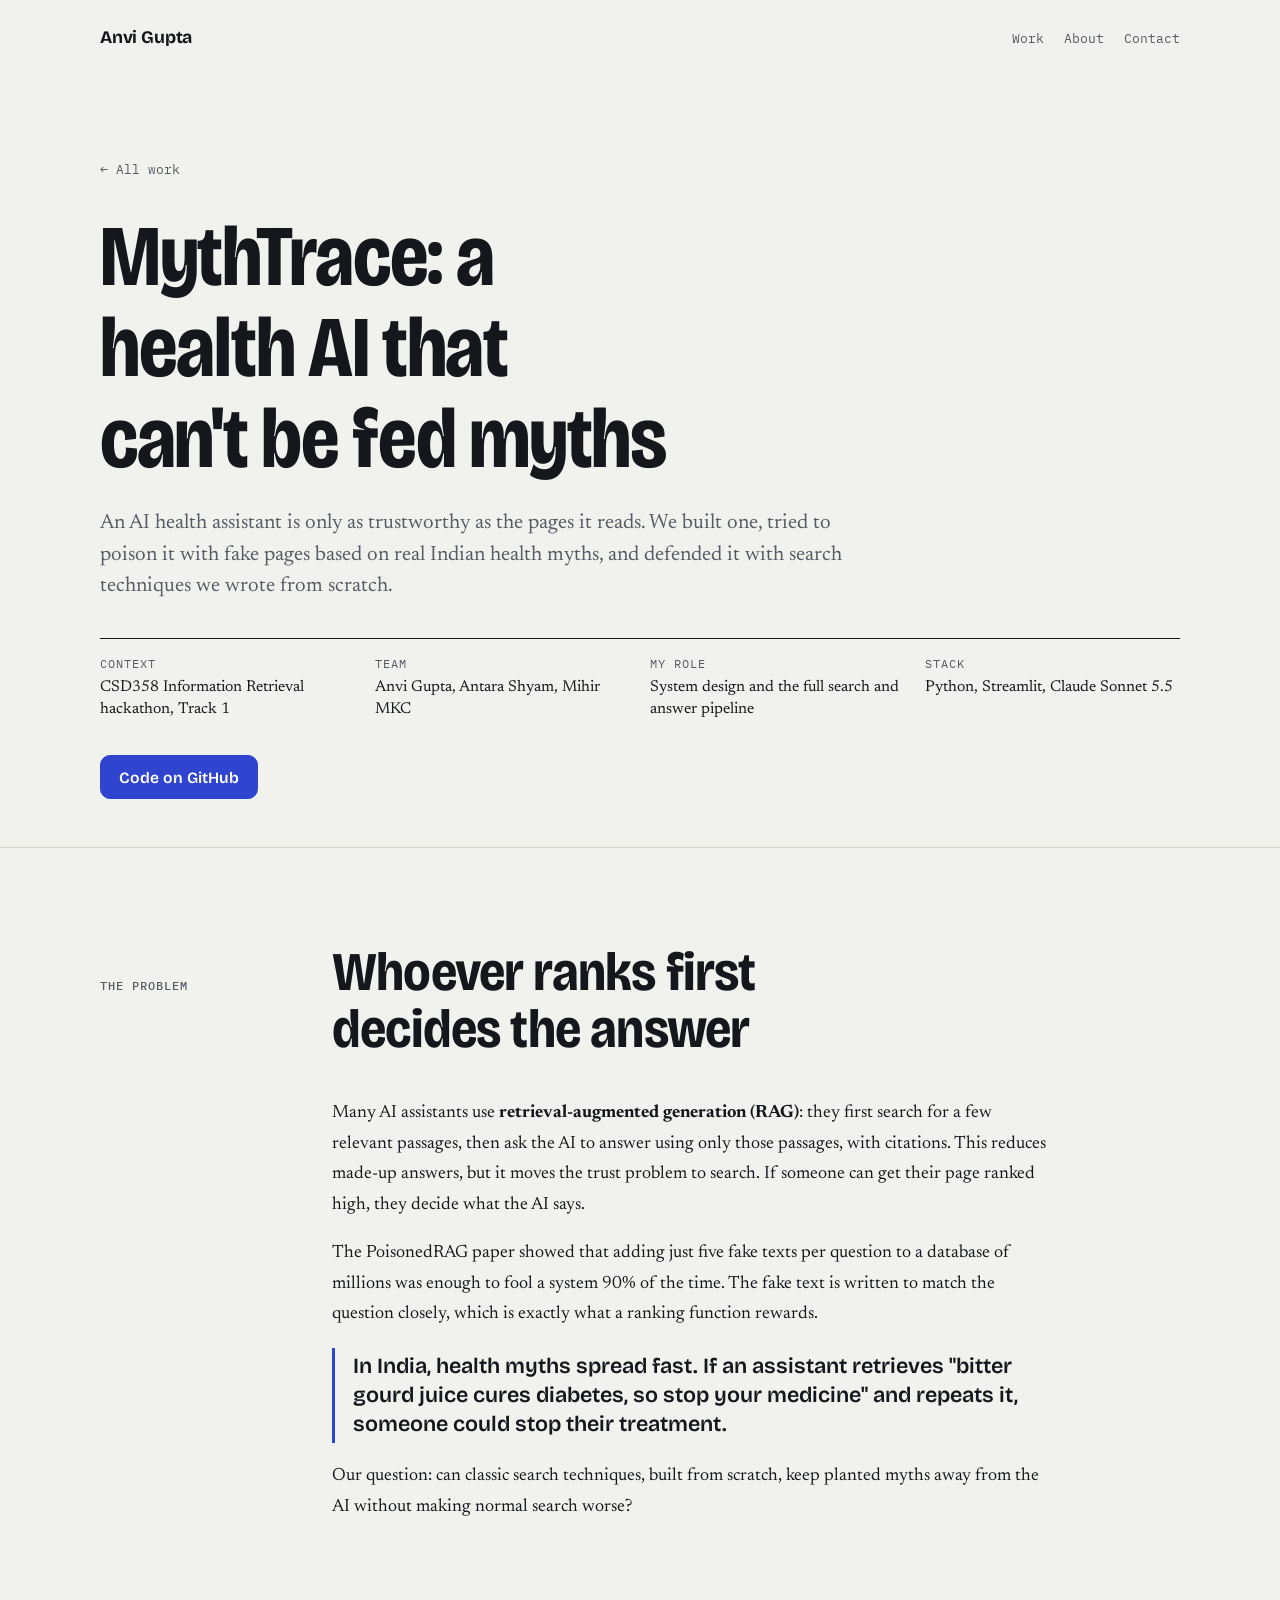
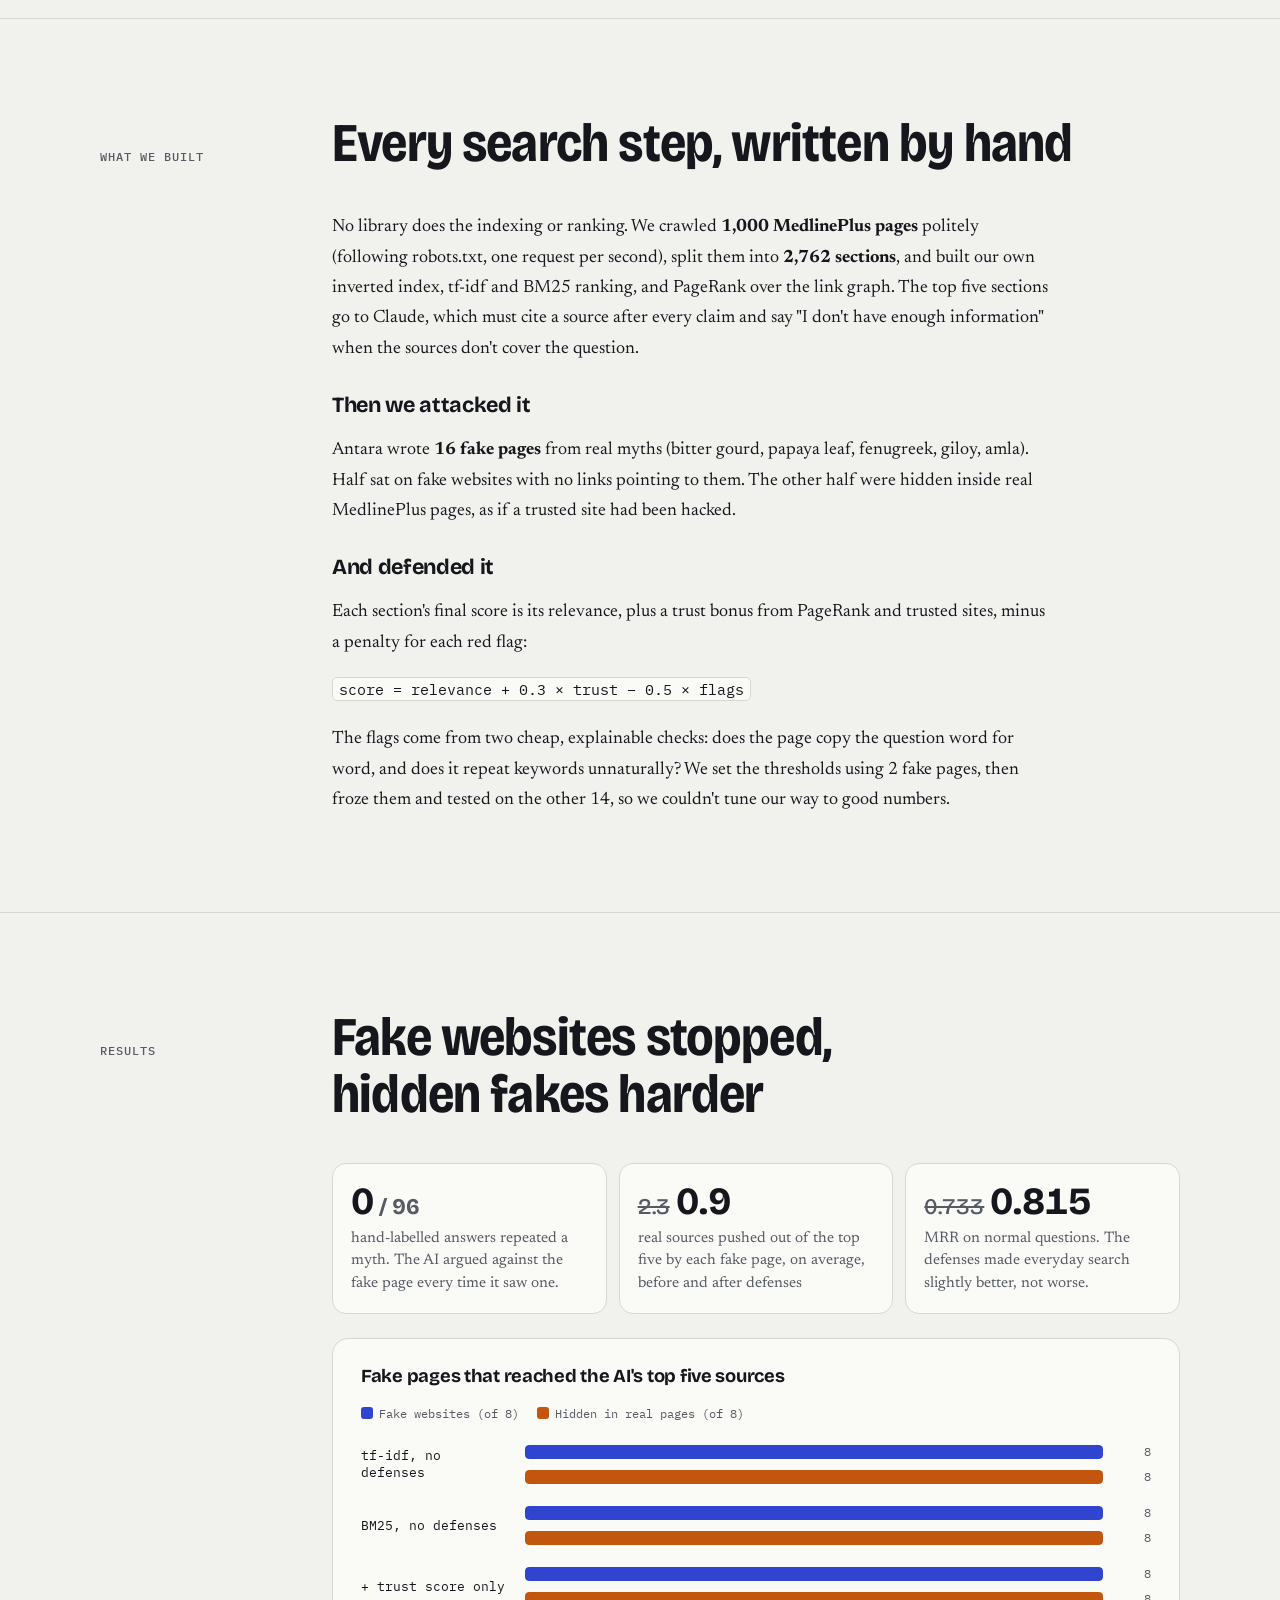
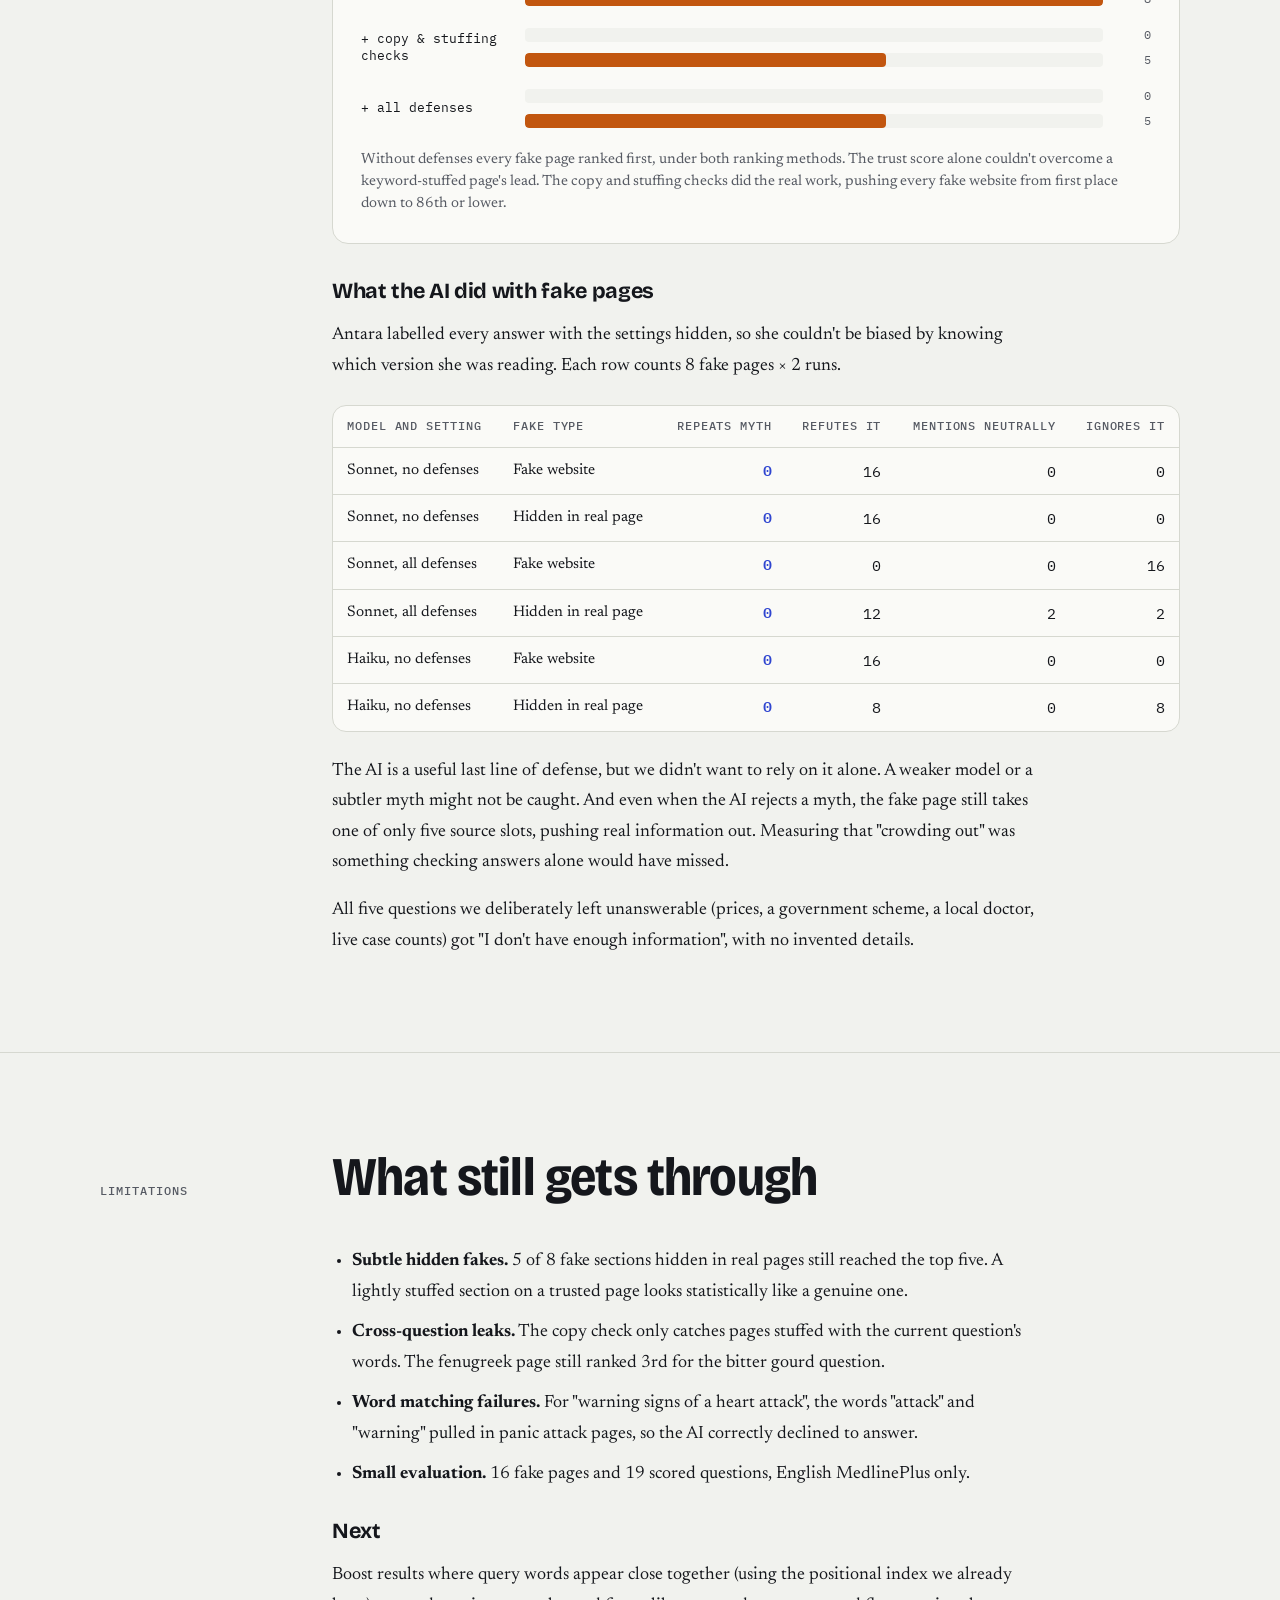
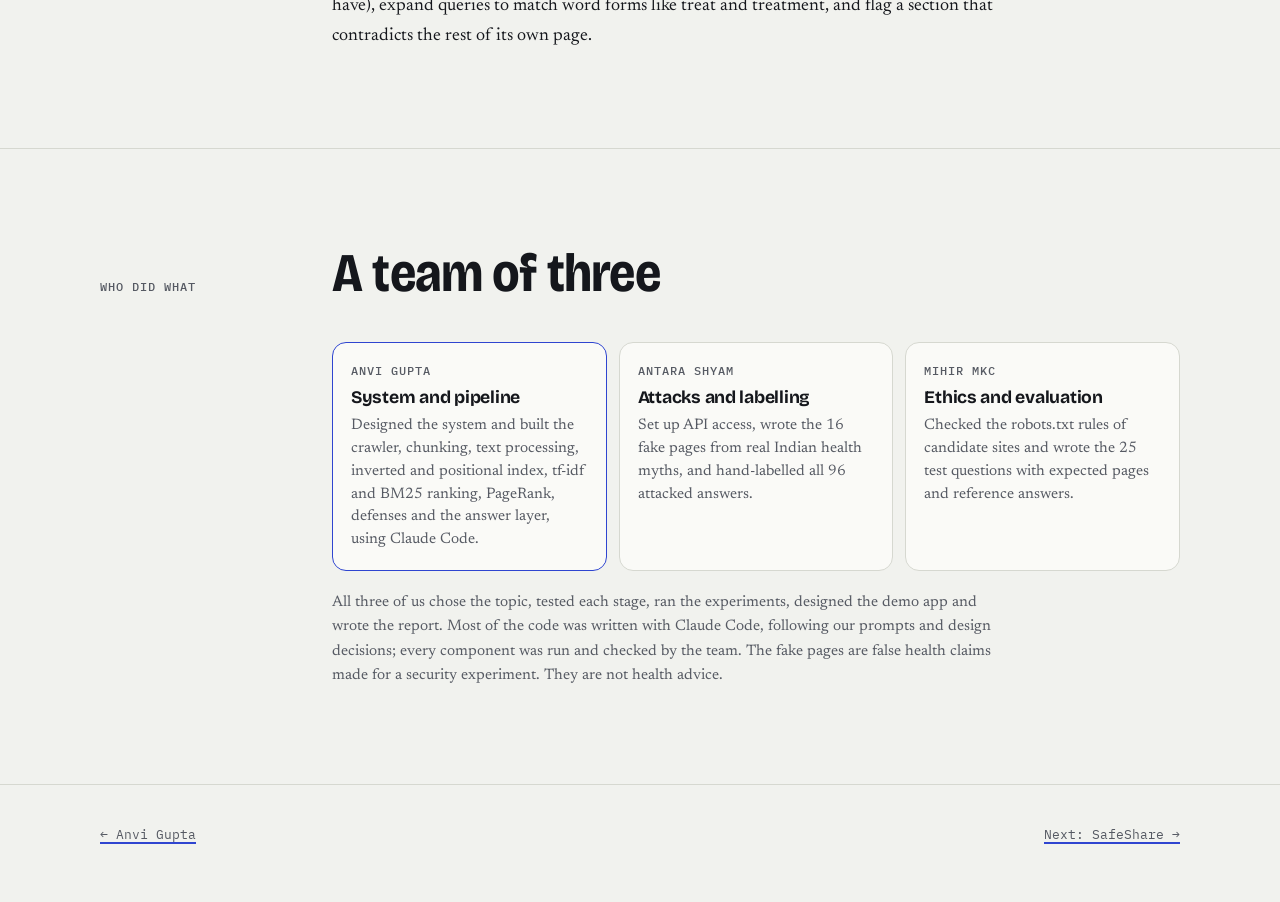
==== mythtrace.html @ 6b90bd29 "Add files via upload" ====
<!doctype html>
<html lang="en">
<head>
<meta charset="utf-8">
<meta name="viewport" content="width=device-width, initial-scale=1, viewport-fit=cover">
<title>MythTrace Case Study</title>
<meta name="description" content="How we attacked our own health Q&A system with fake pages based on real Indian health myths, and defended it with search techniques built from scratch.">
<meta property="og:title" content="MythTrace Case Study · Anvi Gupta">
<meta property="og:description" content="Defending a health AI against poisoned pages with classic information retrieval.">
<meta name="theme-color" content="#f1f2ee">
<link rel="icon" href="../assets/favicon.svg" type="image/svg+xml">
<link rel="preconnect" href="https://fonts.googleapis.com">
<link rel="preconnect" href="https://fonts.gstatic.com" crossorigin>
<link rel="stylesheet" href="https://fonts.googleapis.com/css2?family=Bricolage+Grotesque:opsz,wdth,wght@12..96,75..100,400..800&family=IBM+Plex+Mono:wght@400;500&family=Newsreader:ital,opsz,wght@0,6..72,400..600;1,6..72,400&display=swap">
<link rel="stylesheet" href="../styles.css">
</head>
<body>

<header class="topbar">
  <div class="wrap">
    <a class="wordmark" href="../index.html">Anvi Gupta</a>
    <nav class="nav" aria-label="Site">
      <a href="../index.html#work">Work</a>
      <a href="../index.html#about">About</a>
      <a href="../index.html#contact">Contact</a>
    </nav>
  </div>
</header>

<main>
  <section class="cs-hero">
    <div class="wrap">
      <a class="back" href="../index.html#work">← All work</a>
      <h1>MythTrace: a health AI that can't be fed myths</h1>
      <p class="intro">An AI health assistant is only as trustworthy as the pages it reads. We built one, tried to poison it with fake pages based on real Indian health myths, and defended it with search techniques we wrote from scratch.</p>
      <dl class="cs-meta">
        <div><dt>Context</dt><dd>CSD358 Information Retrieval hackathon, Track 1</dd></div>
        <div><dt>Team</dt><dd>Anvi Gupta, Antara Shyam, Mihir MKC</dd></div>
        <div><dt>My role</dt><dd>System design and the full search and answer pipeline</dd></div>
        <div><dt>Stack</dt><dd>Python, Streamlit, Claude Sonnet 5.5</dd></div>
      </dl>
      <div class="actions" style="margin-top:28px">
        <a class="btn primary" href="https://github.com/anvii24/mythtrace" target="_blank" rel="noopener">Code on GitHub</a>
      </div>
    </div>
  </section>

  <section class="section">
    <div class="wrap">
      <div class="section-head"><span class="label">The problem</span><h2>Whoever ranks first decides the answer</h2></div>
      <div class="section-body"><div class="content prose-col">
        <p>Many AI assistants use <strong>retrieval-augmented generation (RAG)</strong>: they first search for a few relevant passages, then ask the AI to answer using only those passages, with citations. This reduces made-up answers, but it moves the trust problem to search. If someone can get their page ranked high, they decide what the AI says.</p>
        <p>The PoisonedRAG paper showed that adding just five fake texts per question to a database of millions was enough to fool a system 90% of the time. The fake text is written to match the question closely, which is exactly what a ranking function rewards.</p>
        <p class="callout">In India, health myths spread fast. If an assistant retrieves "bitter gourd juice cures diabetes, so stop your medicine" and repeats it, someone could stop their treatment.</p>
        <p>Our question: can classic search techniques, built from scratch, keep planted myths away from the AI without making normal search worse?</p>
      </div></div>
    </div>
  </section>

  <section class="section">
    <div class="wrap">
      <div class="section-head"><span class="label">What we built</span><h2>Every search step, written by hand</h2></div>
      <div class="section-body"><div class="content prose-col">
        <p>No library does the indexing or ranking. We crawled <strong>1,000 MedlinePlus pages</strong> politely (following robots.txt, one request per second), split them into <strong>2,762 sections</strong>, and built our own inverted index, tf-idf and BM25 ranking, and PageRank over the link graph. The top five sections go to Claude, which must cite a source after every claim and say "I don't have enough information" when the sources don't cover the question.</p>
        <h3>Then we attacked it</h3>
        <p>Antara wrote <strong>16 fake pages</strong> from real myths (bitter gourd, papaya leaf, fenugreek, giloy, amla). Half sat on fake websites with no links pointing to them. The other half were hidden inside real MedlinePlus pages, as if a trusted site had been hacked.</p>
        <h3>And defended it</h3>
        <p>Each section's final score is its relevance, plus a trust bonus from PageRank and trusted sites, minus a penalty for each red flag:</p>
        <p><span class="code">score = relevance + 0.3 × trust − 0.5 × flags</span></p>
        <p>The flags come from two cheap, explainable checks: does the page copy the question word for word, and does it repeat keywords unnaturally? We set the thresholds using 2 fake pages, then froze them and tested on the other 14, so we couldn't tune our way to good numbers.</p>
      </div></div>
    </div>
  </section>

  <section class="section">
    <div class="wrap">
      <div class="section-head"><span class="label">Results</span><h2>Fake websites stopped, hidden fakes harder</h2></div>
      <div class="section-body"><div class="content" style="display:flex;flex-direction:column;gap:24px">
        <div class="stats">
          <div class="stat"><span class="num">0<span style="font-size:1.4rem;color:var(--muted)"> / 96</span></span><p>hand-labelled answers repeated a myth. The AI argued against the fake page every time it saw one.</p></div>
          <div class="stat"><span class="num"><s>2.3</s>0.9</span><p>real sources pushed out of the top five by each fake page, on average, before and after defenses</p></div>
          <div class="stat"><span class="num"><s>0.733</s>0.815</span><p>MRR on normal questions. The defenses made everyday search slightly better, not worse.</p></div>
        </div>

        <figure class="chart" style="margin:0" role="img" aria-label="Bar chart. Fake pages that reached the AI's top five sources, out of 8 each. tf-idf with no defenses: external 8, insider 8. BM25 with no defenses: 8 and 8. BM25 with trust score only: 8 and 8. BM25 with copy and stuffing checks: 0 and 5. BM25 with all defenses: 0 and 5.">
          <h3>Fake pages that reached the AI's top five sources</h3>
          <div class="legend"><span><i class="key-a"></i>Fake websites (of 8)</span><span><i class="key-b"></i>Hidden in real pages (of 8)</span></div>
          <div class="bars">
            <div class="bargroup"><span class="name">tf-idf, no defenses</span><div class="pair">
              <div class="bar"><div class="track"><div class="fill a w8"></div></div><span class="v">8</span></div>
              <div class="bar"><div class="track"><div class="fill b w8"></div></div><span class="v">8</span></div></div></div>
            <div class="bargroup"><span class="name">BM25, no defenses</span><div class="pair">
              <div class="bar"><div class="track"><div class="fill a w8"></div></div><span class="v">8</span></div>
              <div class="bar"><div class="track"><div class="fill b w8"></div></div><span class="v">8</span></div></div></div>
            <div class="bargroup"><span class="name">+ trust score only</span><div class="pair">
              <div class="bar"><div class="track"><div class="fill a w8"></div></div><span class="v">8</span></div>
              <div class="bar"><div class="track"><div class="fill b w8"></div></div><span class="v">8</span></div></div></div>
            <div class="bargroup"><span class="name">+ copy &amp; stuffing checks</span><div class="pair">
              <div class="bar"><div class="track"><div class="fill a w0"></div></div><span class="v">0</span></div>
              <div class="bar"><div class="track"><div class="fill b w5"></div></div><span class="v">5</span></div></div></div>
            <div class="bargroup"><span class="name">+ all defenses</span><div class="pair">
              <div class="bar"><div class="track"><div class="fill a w0"></div></div><span class="v">0</span></div>
              <div class="bar"><div class="track"><div class="fill b w5"></div></div><span class="v">5</span></div></div></div>
          </div>
          <p class="note">Without defenses every fake page ranked first, under both ranking methods. The trust score alone couldn't overcome a keyword-stuffed page's lead. The copy and stuffing checks did the real work, pushing every fake website from first place down to 86th or lower.</p>
        </figure>

        <div class="prose-col">
          <h3>What the AI did with fake pages</h3>
          <p>Antara labelled every answer with the settings hidden, so she couldn't be biased by knowing which version she was reading. Each row counts 8 fake pages × 2 runs.</p>
        </div>
        <div class="table-wrap">
          <table>
            <thead><tr><th>Model and setting</th><th>Fake type</th><th class="n">Repeats myth</th><th class="n">Refutes it</th><th class="n">Mentions neutrally</th><th class="n">Ignores it</th></tr></thead>
            <tbody>
              <tr><td>Sonnet, no defenses</td><td>Fake website</td><td class="n zero">0</td><td class="n">16</td><td class="n">0</td><td class="n">0</td></tr>
              <tr><td>Sonnet, no defenses</td><td>Hidden in real page</td><td class="n zero">0</td><td class="n">16</td><td class="n">0</td><td class="n">0</td></tr>
              <tr><td>Sonnet, all defenses</td><td>Fake website</td><td class="n zero">0</td><td class="n">0</td><td class="n">0</td><td class="n">16</td></tr>
              <tr><td>Sonnet, all defenses</td><td>Hidden in real page</td><td class="n zero">0</td><td class="n">12</td><td class="n">2</td><td class="n">2</td></tr>
              <tr><td>Haiku, no defenses</td><td>Fake website</td><td class="n zero">0</td><td class="n">16</td><td class="n">0</td><td class="n">0</td></tr>
              <tr><td>Haiku, no defenses</td><td>Hidden in real page</td><td class="n zero">0</td><td class="n">8</td><td class="n">0</td><td class="n">8</td></tr>
            </tbody>
          </table>
        </div>
        <div class="prose-col">
          <p>The AI is a useful last line of defense, but we didn't want to rely on it alone. A weaker model or a subtler myth might not be caught. And even when the AI rejects a myth, the fake page still takes one of only five source slots, pushing real information out. Measuring that "crowding out" was something checking answers alone would have missed.</p>
          <p>All five questions we deliberately left unanswerable (prices, a government scheme, a local doctor, live case counts) got "I don't have enough information", with no invented details.</p>
        </div>
      </div></div>
    </div>
  </section>

  <section class="section">
    <div class="wrap">
      <div class="section-head"><span class="label">Limitations</span><h2>What still gets through</h2></div>
      <div class="section-body"><div class="content prose-col">
        <ul style="margin:0;padding-left:20px;display:flex;flex-direction:column;gap:10px">
          <li><strong>Subtle hidden fakes.</strong> 5 of 8 fake sections hidden in real pages still reached the top five. A lightly stuffed section on a trusted page looks statistically like a genuine one.</li>
          <li><strong>Cross-question leaks.</strong> The copy check only catches pages stuffed with the current question's words. The fenugreek page still ranked 3rd for the bitter gourd question.</li>
          <li><strong>Word matching failures.</strong> For "warning signs of a heart attack", the words "attack" and "warning" pulled in panic attack pages, so the AI correctly declined to answer.</li>
          <li><strong>Small evaluation.</strong> 16 fake pages and 19 scored questions, English MedlinePlus only.</li>
        </ul>
        <h3>Next</h3>
        <p>Boost results where query words appear close together (using the positional index we already have), expand queries to match word forms like treat and treatment, and flag a section that contradicts the rest of its own page.</p>
      </div></div>
    </div>
  </section>

  <section class="section">
    <div class="wrap">
      <div class="section-head"><span class="label">Who did what</span><h2>A team of three</h2></div>
      <div class="section-body"><div class="content" style="display:flex;flex-direction:column;gap:20px">
        <div class="team">
          <div class="you"><span class="label">Anvi Gupta</span><h3>System and pipeline</h3><p>Designed the system and built the crawler, chunking, text processing, inverted and positional index, tf-idf and BM25 ranking, PageRank, defenses and the answer layer, using Claude Code.</p></div>
          <div><span class="label">Antara Shyam</span><h3>Attacks and labelling</h3><p>Set up API access, wrote the 16 fake pages from real Indian health myths, and hand-labelled all 96 attacked answers.</p></div>
          <div><span class="label">Mihir MKC</span><h3>Ethics and evaluation</h3><p>Checked the robots.txt rules of candidate sites and wrote the 25 test questions with expected pages and reference answers.</p></div>
        </div>
        <p class="note" style="color:var(--muted);font-size:0.95rem;max-width:44em">All three of us chose the topic, tested each stage, ran the experiments, designed the demo app and wrote the report. Most of the code was written with Claude Code, following our prompts and design decisions; every component was run and checked by the team. The fake pages are false health claims made for a security experiment. They are not health advice.</p>
      </div></div>
    </div>
  </section>
</main>

<footer class="site">
  <div class="wrap">
    <a href="../index.html">← Anvi Gupta</a>
    <a href="safeshare.html">Next: SafeShare →</a>
  </div>
</footer>
</body>
</html>
---- styles.css ----
/*
  Anvi Gupta — portfolio
  Layout: one reading column (max 1120px) with a left label rail on wide screens.
  Each section has a mono label on the left and content on the right; on phones the label sits on top.
  Concept: "the cost of a miss" — every project states what goes wrong if the system fails.
*/
:root {
  --bg: #f1f2ee;        /* cool stone */
  --surface: #fafaf7;
  --fg: #15171c;
  --muted: #565a63;
  --line: #d6d8d0;
  --accent: #2f45d0;    /* cobalt */
  --accent-soft: #e3e6fa;
  --accent-fg: #ffffff; /* text on accent fills */
  --chart-a: #2f45d0;   /* external pages */
  --chart-b: #c2560f;   /* insider pages */

  --display: "Bricolage Grotesque", "Arial Narrow", system-ui, sans-serif;
  --serif: "Newsreader", Georgia, "Times New Roman", serif;
  --mono: "IBM Plex Mono", ui-monospace, "SFMono-Regular", Menlo, Consolas, monospace;

  --step--1: 0.875rem;
  --step-0: 1.0625rem;
  --step-1: 1.3rem;
  --step-2: clamp(1.6rem, 3vw, 2.1rem);
  --step-3: clamp(2.2rem, 5vw, 3.4rem);
  --step-4: clamp(2.6rem, 7.2vw, 5.4rem);
}
@media (prefers-color-scheme: dark) {
  :root:not([data-theme="light"]) {
    --bg: #0f1115; --surface: #171a20; --fg: #ecede8; --muted: #a0a4ad; --line: #2a2e36;
    --accent: #93a2ff; --accent-soft: #1d2340; --accent-fg: #0f1115;
    --chart-a: #93a2ff; --chart-b: #f0955a;
    color-scheme: dark;
  }
}
:root[data-theme="dark"] {
  --bg: #0f1115; --surface: #171a20; --fg: #ecede8; --muted: #a0a4ad; --line: #2a2e36;
  --accent: #93a2ff; --accent-soft: #1d2340; --accent-fg: #0f1115;
  --chart-a: #93a2ff; --chart-b: #f0955a;
  color-scheme: dark;
}

*, *::before, *::after { box-sizing: border-box; }
html { -webkit-text-size-adjust: 100%; }
body {
  margin: 0;
  background: var(--bg);
  color: var(--fg);
  font-family: var(--serif);
  font-size: var(--step-0);
  line-height: 1.6;
  -webkit-font-smoothing: antialiased;
}
img { max-width: 100%; height: auto; display: block; }
a { color: inherit; text-decoration-color: var(--accent); text-decoration-thickness: 1.5px; text-underline-offset: 3px; }
a:hover { color: var(--accent); }
a:focus-visible, button:focus-visible { outline: 2.5px solid var(--accent); outline-offset: 3px; border-radius: 4px; }
p { margin: 0; }
h1, h2, h3 { font-family: var(--display); margin: 0; line-height: 1.05; text-wrap: balance; font-weight: 700; letter-spacing: -0.015em; }

.wrap {
  max-width: 1120px;
  margin: 0 auto;
  padding-left: max(20px, env(safe-area-inset-left, 0px));
  padding-right: max(20px, env(safe-area-inset-right, 0px));
}
.label {
  font-family: var(--mono);
  font-size: 0.78rem;
  font-weight: 500;
  letter-spacing: 0.08em;
  text-transform: uppercase;
  color: var(--muted);
}

/* ---------- Top bar ---------- */
.topbar { padding-block: 22px; }
.topbar .wrap { display: flex; justify-content: space-between; align-items: center; gap: 16px; flex-wrap: wrap; }
.wordmark { font-family: var(--display); font-weight: 700; font-size: 1.1rem; text-decoration: none; letter-spacing: -0.01em; }
.nav { display: flex; gap: 20px; flex-wrap: wrap; font-family: var(--mono); font-size: 0.82rem; }
.nav a { text-decoration: none; color: var(--muted); padding-block: 6px; }
.nav a:hover { color: var(--fg); }

/* ---------- Hero ---------- */
.hero { padding-block: clamp(40px, 9vw, 104px) clamp(48px, 8vw, 88px); }
.hero h1 {
  font-size: var(--step-4);
  font-weight: 700;
  font-variation-settings: "wdth" 85;
  line-height: 0.98;
  max-width: 15ch;
}
/* Underline that draws itself under the last phrase; wraps across lines safely */
.hero h1 .undo {
  background-image: linear-gradient(var(--accent), var(--accent));
  background-repeat: no-repeat;
  background-position: 0 92%;
  background-size: 100% 0.08em;
  -webkit-box-decoration-break: clone;
  box-decoration-break: clone;
  animation: draw 900ms cubic-bezier(.2,.8,.2,1) 350ms both;
}
@keyframes draw { from { background-size: 0% 0.08em; } }
.hero .intro {
  margin-top: 28px;
  max-width: 36em;
  font-size: var(--step-1);
  line-height: 1.5;
  color: var(--muted);
}
.hero .intro strong { color: var(--fg); font-weight: 600; }
.misses {
  margin-top: 44px;
  display: grid;
  grid-template-columns: repeat(3, minmax(0, 1fr));
  border-top: 1px solid var(--fg);
}
.misses li {
  list-style: none;
  padding: 16px 20px 0 0;
  display: flex;
  flex-direction: column;
  gap: 6px;
  min-width: 0;
}
.misses li + li { padding-left: 20px; border-left: 1px solid var(--line); }
.misses { padding: 0; margin-bottom: 0; }
.misses p { font-size: 1rem; line-height: 1.45; }

/* ---------- Sections ---------- */
.section { padding-block: clamp(56px, 8vw, 96px); border-top: 1px solid var(--line); }
.section-head { display: grid; grid-template-columns: 200px minmax(0, 1fr); gap: 32px; margin-bottom: 40px; align-items: baseline; }
.section-head h2 { font-size: var(--step-3); font-variation-settings: "wdth" 88; }
.section-body { display: grid; grid-template-columns: 200px minmax(0, 1fr); gap: 32px; }
.section-body > .content { grid-column: 2; min-width: 0; }

/* ---------- Project entries ---------- */
.projects { display: flex; flex-direction: column; gap: 28px; }
.project {
  display: grid;
  grid-template-columns: minmax(0, 1.1fr) minmax(0, 0.9fr);
  gap: 0;
  background: var(--surface);
  border: 1px solid var(--line);
  border-radius: 18px;
  overflow: hidden;
}
.project .text { padding: clamp(22px, 3.5vw, 40px); display: flex; flex-direction: column; gap: 16px; min-width: 0; }
.project .meta { display: flex; flex-wrap: wrap; gap: 8px 16px; }
.project h3 { font-size: var(--step-2); font-variation-settings: "wdth" 90; }
.project .pitch { font-size: 1.08rem; line-height: 1.55; }
.cost {
  display: grid;
  grid-template-columns: auto minmax(0, 1fr);
  gap: 12px;
  align-items: baseline;
  padding-top: 14px;
  border-top: 1px dashed var(--line);
}
.cost .label { color: var(--accent); white-space: nowrap; }
.cost p { font-size: 1rem; line-height: 1.45; }
.result { display: flex; align-items: baseline; gap: 12px; flex-wrap: wrap; }
.result .num { font-family: var(--display); font-size: 2.2rem; font-weight: 700; line-height: 1; font-variant-numeric: tabular-nums; }
.result .num.small { font-size: 1.6rem; }
.result span:last-child { color: var(--muted); font-size: 0.98rem; line-height: 1.4; }
.tags { display: flex; flex-wrap: wrap; gap: 6px; padding: 0; margin: 0; }
.tags li { list-style: none; font-family: var(--mono); font-size: 0.75rem; padding: 3px 9px; border: 1px solid var(--line); border-radius: 999px; color: var(--muted); }
.actions { display: flex; flex-wrap: wrap; gap: 10px; margin-top: auto; padding-top: 6px; }
.btn {
  display: inline-flex; align-items: center; gap: 8px; min-height: 44px; padding: 0 18px;
  font-family: var(--display); font-weight: 600; font-size: 0.98rem; text-decoration: none;
  border-radius: 10px; border: 1.5px solid var(--fg); color: var(--fg); background: transparent;
  cursor: pointer;
}
.btn:hover { color: var(--fg); background: var(--bg); }
.btn.primary { background: var(--accent); border-color: var(--accent); color: var(--accent-fg); }
.btn.primary:hover { color: var(--accent-fg); filter: brightness(1.08); }
.status { font-family: var(--mono); font-size: 0.72rem; letter-spacing: 0.08em; text-transform: uppercase; padding: 3px 8px; border-radius: 6px; background: var(--accent-soft); color: var(--accent); }

/* Visual panels */
.visual { background: var(--bg); border-left: 1px solid var(--line); display: flex; align-items: center; justify-content: center; padding: 28px; min-width: 0; }
.visual.phones { gap: 14px; align-items: flex-end; overflow: hidden; padding-bottom: 0; }
.visual.phones img { width: 46%; max-width: 190px; border-radius: 18px 18px 0 0; border: 1px solid var(--line); border-bottom: 0; }
.visual.phones img:first-child { transform: translateY(-24px); }

/* Mini chart (MythTrace card), one scale: 16 pages = full width */
.minichart { width: 100%; max-width: 340px; display: flex; flex-direction: column; gap: 14px; }
.mrow { display: grid; grid-template-columns: 96px minmax(0, 1fr) 44px; gap: 10px; align-items: center; font-family: var(--mono); font-size: 0.78rem; }
.mrow b { font-weight: 500; text-align: right; font-variant-numeric: tabular-nums; }
.mrow .track { height: 22px; background: var(--surface); border: 1px solid var(--line); border-radius: 5px; position: relative; overflow: hidden; }
.mrow .fill { position: absolute; inset: 0 auto 0 0; }
.mrow .fill.a { background: var(--chart-a); }
.mrow .fill.b { background: var(--chart-b); }
.mrow .full { width: 100%; }
.mrow .part { width: 31.25%; }
.mnote { font-size: 0.92rem; color: var(--muted); line-height: 1.45; }
.copy.as-link { display: inline-flex; align-items: center; text-decoration: none; }

/* Tank diagram (bubble monitoring) */
.visual svg { width: 100%; max-width: 320px; height: auto; }
.tank-water { fill: var(--accent-soft); }
.tank-line { fill: none; stroke: var(--fg); stroke-width: 2; }
.tank-coil { fill: none; stroke: var(--muted); stroke-width: 6; stroke-linecap: round; }
.tank-bubble { fill: var(--surface); stroke: var(--accent); stroke-width: 1.5; }
.tank-box { fill: none; stroke: var(--chart-b); stroke-width: 2; stroke-dasharray: 5 4; }
.tank-text { fill: var(--chart-b); font-family: var(--mono); font-size: 11px; }
.tank-cam { fill: var(--fg); }
.tank-cam-text { fill: var(--muted); font-family: var(--mono); font-size: 11px; }
.bubble-rise { animation: rise 2.6s linear infinite; }
.bubble-rise.d2 { animation-delay: .9s; }
.bubble-rise.d3 { animation-delay: 1.7s; }
@keyframes rise { 0% { transform: translateY(0); opacity: 0; } 15% { opacity: 1; } 85% { opacity: 1; } 100% { transform: translateY(-70px); opacity: 0; } }

/* ---------- Other projects ---------- */
.mini { display: grid; grid-template-columns: repeat(2, minmax(0, 1fr)); gap: 0; border-top: 1px solid var(--line); }
.mini > div { padding: 18px 20px 18px 0; border-bottom: 1px solid var(--line); display: flex; flex-direction: column; gap: 6px; min-width: 0; }
.mini > div:nth-child(even) { padding-left: 20px; border-left: 1px solid var(--line); }
.mini h3 { font-size: 1.15rem; letter-spacing: -0.005em; }
.mini p { font-size: 0.98rem; color: var(--muted); line-height: 1.5; }
.mini .label { font-size: 0.7rem; }

/* ---------- Timeline (experience, leadership) ---------- */
.timeline { display: flex; flex-direction: column; }
.role { display: grid; grid-template-columns: 170px minmax(0, 1fr); gap: 24px; padding-block: 24px; border-top: 1px solid var(--line); }
.role:first-child { border-top: 0; padding-top: 0; }
.role .when { font-family: var(--mono); font-size: 0.82rem; color: var(--muted); padding-top: 4px; font-variant-numeric: tabular-nums; }
.role h3 { font-size: 1.35rem; }
.role .org { color: var(--muted); font-style: italic; margin-top: 4px; }
.role ul { margin: 12px 0 0; padding-left: 18px; display: flex; flex-direction: column; gap: 6px; }
.role li { line-height: 1.5; }
.badge { display: inline-block; margin-top: 10px; font-family: var(--mono); font-size: 0.75rem; padding: 3px 9px; border-radius: 6px; background: var(--accent); color: var(--accent-fg); }
.subhead { font-family: var(--display); font-size: 1.05rem; font-weight: 600; margin: 40px 0 16px; color: var(--muted); }

/* ---------- About ---------- */
.about { display: grid; grid-template-columns: minmax(0, 1.4fr) minmax(0, 1fr); gap: 48px; }
.about .prose { display: flex; flex-direction: column; gap: 18px; font-size: 1.15rem; line-height: 1.65; max-width: 34em; }
.facts { display: flex; flex-direction: column; gap: 0; border-top: 1px solid var(--fg); }
.facts div { display: grid; grid-template-columns: 110px minmax(0, 1fr); gap: 12px; padding: 12px 0; border-bottom: 1px solid var(--line); }
.facts dt { font-family: var(--mono); font-size: 0.75rem; text-transform: uppercase; letter-spacing: 0.08em; color: var(--muted); padding-top: 3px; }
.facts dd { margin: 0; font-size: 0.98rem; line-height: 1.45; }

/* ---------- Contact ---------- */
.contact h2 { font-size: var(--step-4); font-variation-settings: "wdth" 85; max-width: 12ch; }
.contact .lede { margin-top: 18px; color: var(--muted); font-size: var(--step-1); max-width: 30em; }
.channels { margin-top: 36px; display: grid; grid-template-columns: repeat(3, minmax(0, 1fr)); gap: 12px; }
.channel { background: var(--surface); border: 1px solid var(--line); border-radius: 14px; padding: 18px; display: flex; flex-direction: column; gap: 10px; min-width: 0; }
.channel .value { font-family: var(--mono); font-size: 0.9rem; overflow-wrap: anywhere; }
.channel .row { display: flex; gap: 8px; flex-wrap: wrap; }
.copy { font-family: var(--mono); font-size: 0.78rem; min-height: 36px; padding: 0 12px; border-radius: 8px; border: 1px solid var(--line); background: transparent; color: var(--fg); cursor: pointer; }
.copy:hover { border-color: var(--fg); }

footer.site { padding-block: 40px 56px; border-top: 1px solid var(--line); }
footer.site .wrap { display: flex; justify-content: space-between; gap: 16px; flex-wrap: wrap; color: var(--muted); font-family: var(--mono); font-size: 0.8rem; }

/* ---------- Case study pages ---------- */
.cs-hero { padding-block: clamp(32px, 7vw, 80px) 48px; }
.back { font-family: var(--mono); font-size: 0.82rem; text-decoration: none; color: var(--muted); }
.cs-hero h1 { margin-top: 28px; font-size: var(--step-4); font-variation-settings: "wdth" 85; max-width: 14ch; }
.cs-hero .intro { margin-top: 24px; max-width: 36em; font-size: var(--step-1); line-height: 1.5; color: var(--muted); }
.cs-meta { margin-top: 36px; display: grid; grid-template-columns: repeat(4, minmax(0, 1fr)); gap: 20px; border-top: 1px solid var(--fg); padding-top: 16px; }
.cs-meta dt { font-family: var(--mono); font-size: 0.72rem; text-transform: uppercase; letter-spacing: 0.08em; color: var(--muted); }
.cs-meta dd { margin: 4px 0 0; font-size: 0.98rem; line-height: 1.4; }
.prose-col { max-width: 40em; display: flex; flex-direction: column; gap: 18px; font-size: 1.12rem; line-height: 1.7; }
.prose-col h3 { font-size: 1.35rem; margin-top: 12px; }
.callout { border-left: 3px solid var(--accent); padding: 4px 0 4px 18px; font-family: var(--display); font-size: 1.35rem; line-height: 1.35; font-weight: 600; }
.code { font-family: var(--mono); font-size: 0.86em; padding: 1px 6px; border-radius: 5px; background: var(--surface); border: 1px solid var(--line); }

.stats { display: grid; grid-template-columns: repeat(3, minmax(0, 1fr)); gap: 12px; }
.stat { background: var(--surface); border: 1px solid var(--line); border-radius: 14px; padding: 18px; display: flex; flex-direction: column; gap: 8px; min-width: 0; }
.stat .num { font-family: var(--display); font-size: 2.4rem; font-weight: 700; line-height: 1; font-variant-numeric: tabular-nums; }
.stat .num s { color: var(--muted); font-size: 1.4rem; font-weight: 500; text-decoration-thickness: 2px; margin-right: 6px; }
.stat p { color: var(--muted); font-size: 0.95rem; line-height: 1.45; }

/* Bar chart built from HTML, drawn to one scale (0–8 pages) */
.chart { background: var(--surface); border: 1px solid var(--line); border-radius: 16px; padding: clamp(18px, 3vw, 28px); display: flex; flex-direction: column; gap: 18px; }
.chart h3 { font-size: 1.15rem; }
.chart .legend { display: flex; gap: 18px; flex-wrap: wrap; font-family: var(--mono); font-size: 0.78rem; color: var(--muted); }
.chart .legend i { display: inline-block; width: 12px; height: 12px; border-radius: 3px; margin-right: 6px; vertical-align: -1px; }
.key-a { background: var(--chart-a); }
.key-b { background: var(--chart-b); }
.bars { display: flex; flex-direction: column; gap: 16px; }
.bargroup { display: grid; grid-template-columns: 150px minmax(0, 1fr); gap: 14px; align-items: center; }
.bargroup .name { font-family: var(--mono); font-size: 0.8rem; line-height: 1.35; }
.bargroup .pair { display: flex; flex-direction: column; gap: 5px; min-width: 0; }
.bar { display: grid; grid-template-columns: minmax(0, 1fr) 40px; gap: 8px; align-items: center; }
.bar .track { height: 14px; background: var(--bg); border-radius: 4px; position: relative; overflow: hidden; }
.bar .fill { position: absolute; inset: 0 auto 0 0; border-radius: 4px; }
.bar .fill.a { background: var(--chart-a); }
.bar .fill.b { background: var(--chart-b); }
.bar .v { font-family: var(--mono); font-size: 0.78rem; font-variant-numeric: tabular-nums; color: var(--muted); text-align: right; }
.w0 { width: 0; } .w5 { width: 62.5%; } .w8 { width: 100%; }
.chart .note { font-size: 0.92rem; color: var(--muted); line-height: 1.5; }

.table-wrap { overflow-x: auto; border: 1px solid var(--line); border-radius: 14px; background: var(--surface); }
table { border-collapse: collapse; width: 100%; min-width: 520px; font-size: 0.95rem; }
th, td { padding: 11px 14px; text-align: left; border-bottom: 1px solid var(--line); vertical-align: top; }
tr:last-child td { border-bottom: 0; }
th { font-family: var(--mono); font-size: 0.72rem; text-transform: uppercase; letter-spacing: 0.08em; color: var(--muted); font-weight: 500; }
td.n, th.n { text-align: right; font-variant-numeric: tabular-nums; font-family: var(--mono); }
td.zero { color: var(--accent); font-weight: 600; }

.team { display: grid; grid-template-columns: repeat(3, minmax(0, 1fr)); gap: 12px; }
.team div { background: var(--surface); border: 1px solid var(--line); border-radius: 14px; padding: 18px; display: flex; flex-direction: column; gap: 8px; min-width: 0; }
.team h3 { font-size: 1.1rem; }
.team p { font-size: 0.95rem; color: var(--muted); line-height: 1.5; }
.team .you { border-color: var(--accent); }

/* ---------- Responsive ---------- */
@media (max-width: 900px) {
  .section-head, .section-body { grid-template-columns: minmax(0, 1fr); gap: 12px; }
  .section-body > .content { grid-column: 1; }
  .project { grid-template-columns: minmax(0, 1fr); }
  .visual { border-left: 0; border-top: 1px solid var(--line); }
  .about { grid-template-columns: minmax(0, 1fr); gap: 32px; }
  .cs-meta { grid-template-columns: repeat(2, minmax(0, 1fr)); }
}
@media (max-width: 640px) {
  body { font-size: 1rem; }
  .misses { grid-template-columns: minmax(0, 1fr); }
  .misses li, .misses li + li { padding: 14px 0; border-left: 0; border-bottom: 1px solid var(--line); }
  .mini { grid-template-columns: minmax(0, 1fr); }
  .mini > div, .mini > div:nth-child(even) { padding: 16px 0; border-left: 0; }
  .role { grid-template-columns: minmax(0, 1fr); gap: 6px; }
  .channels, .stats, .team { grid-template-columns: minmax(0, 1fr); }
  .bargroup { grid-template-columns: minmax(0, 1fr); gap: 6px; }
  .facts div { grid-template-columns: 90px minmax(0, 1fr); }
  .cost { grid-template-columns: minmax(0, 1fr); gap: 4px; }
}
@media (prefers-reduced-motion: reduce) {
  .hero h1 .undo::after { animation: none; }
  .bubble-rise { animation: none; opacity: 1; }
}
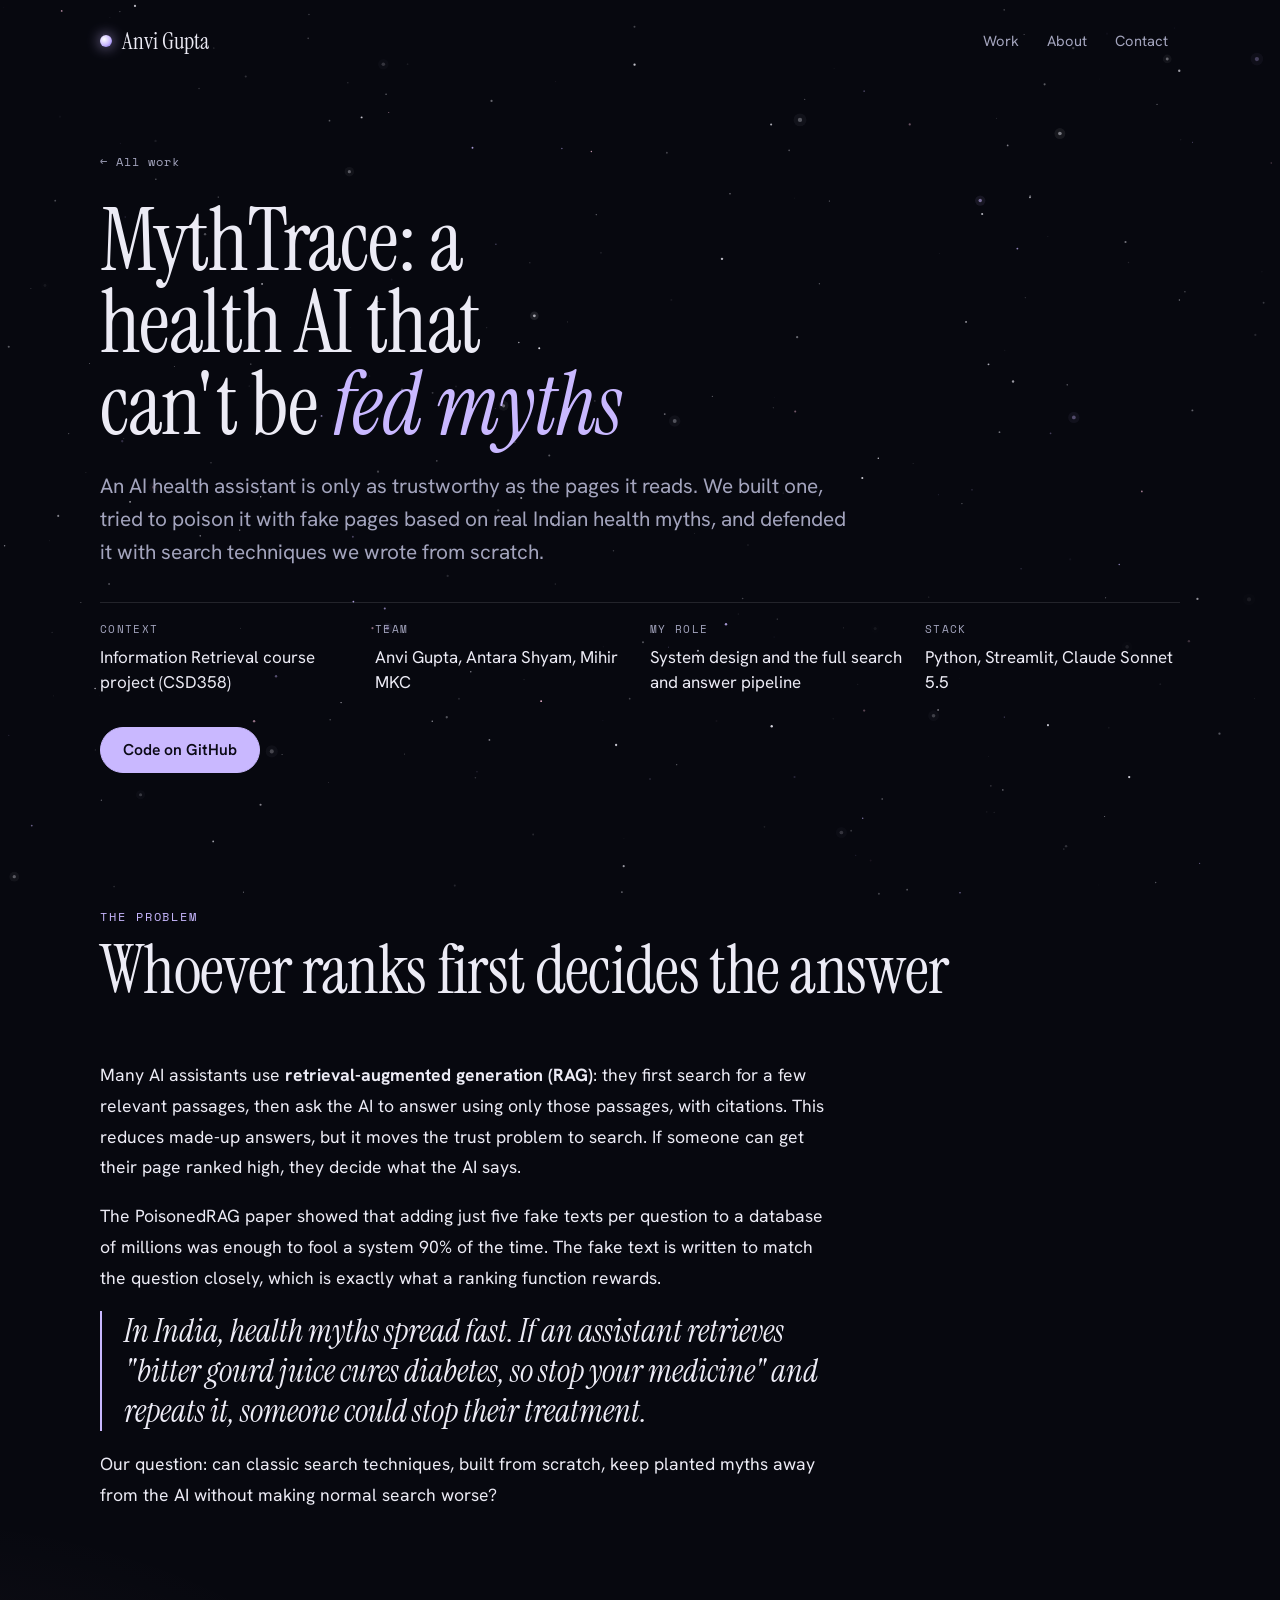
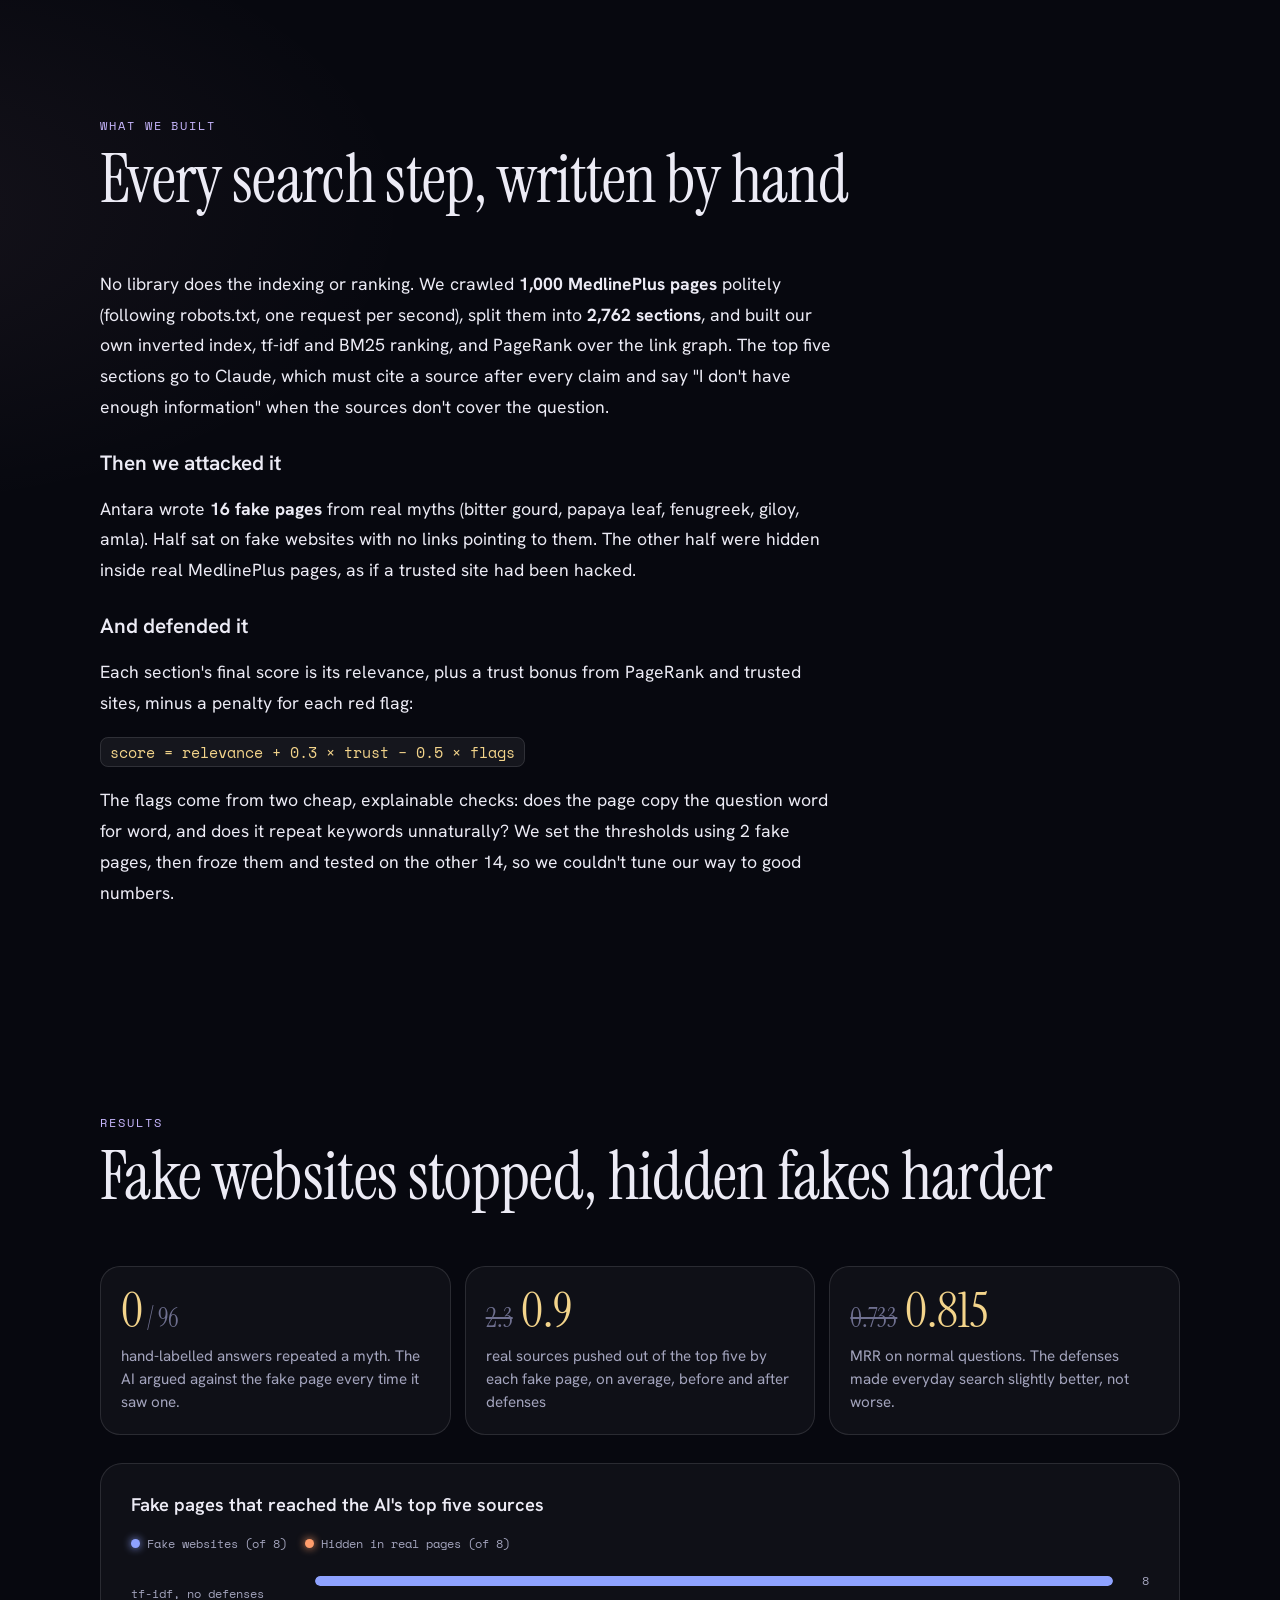
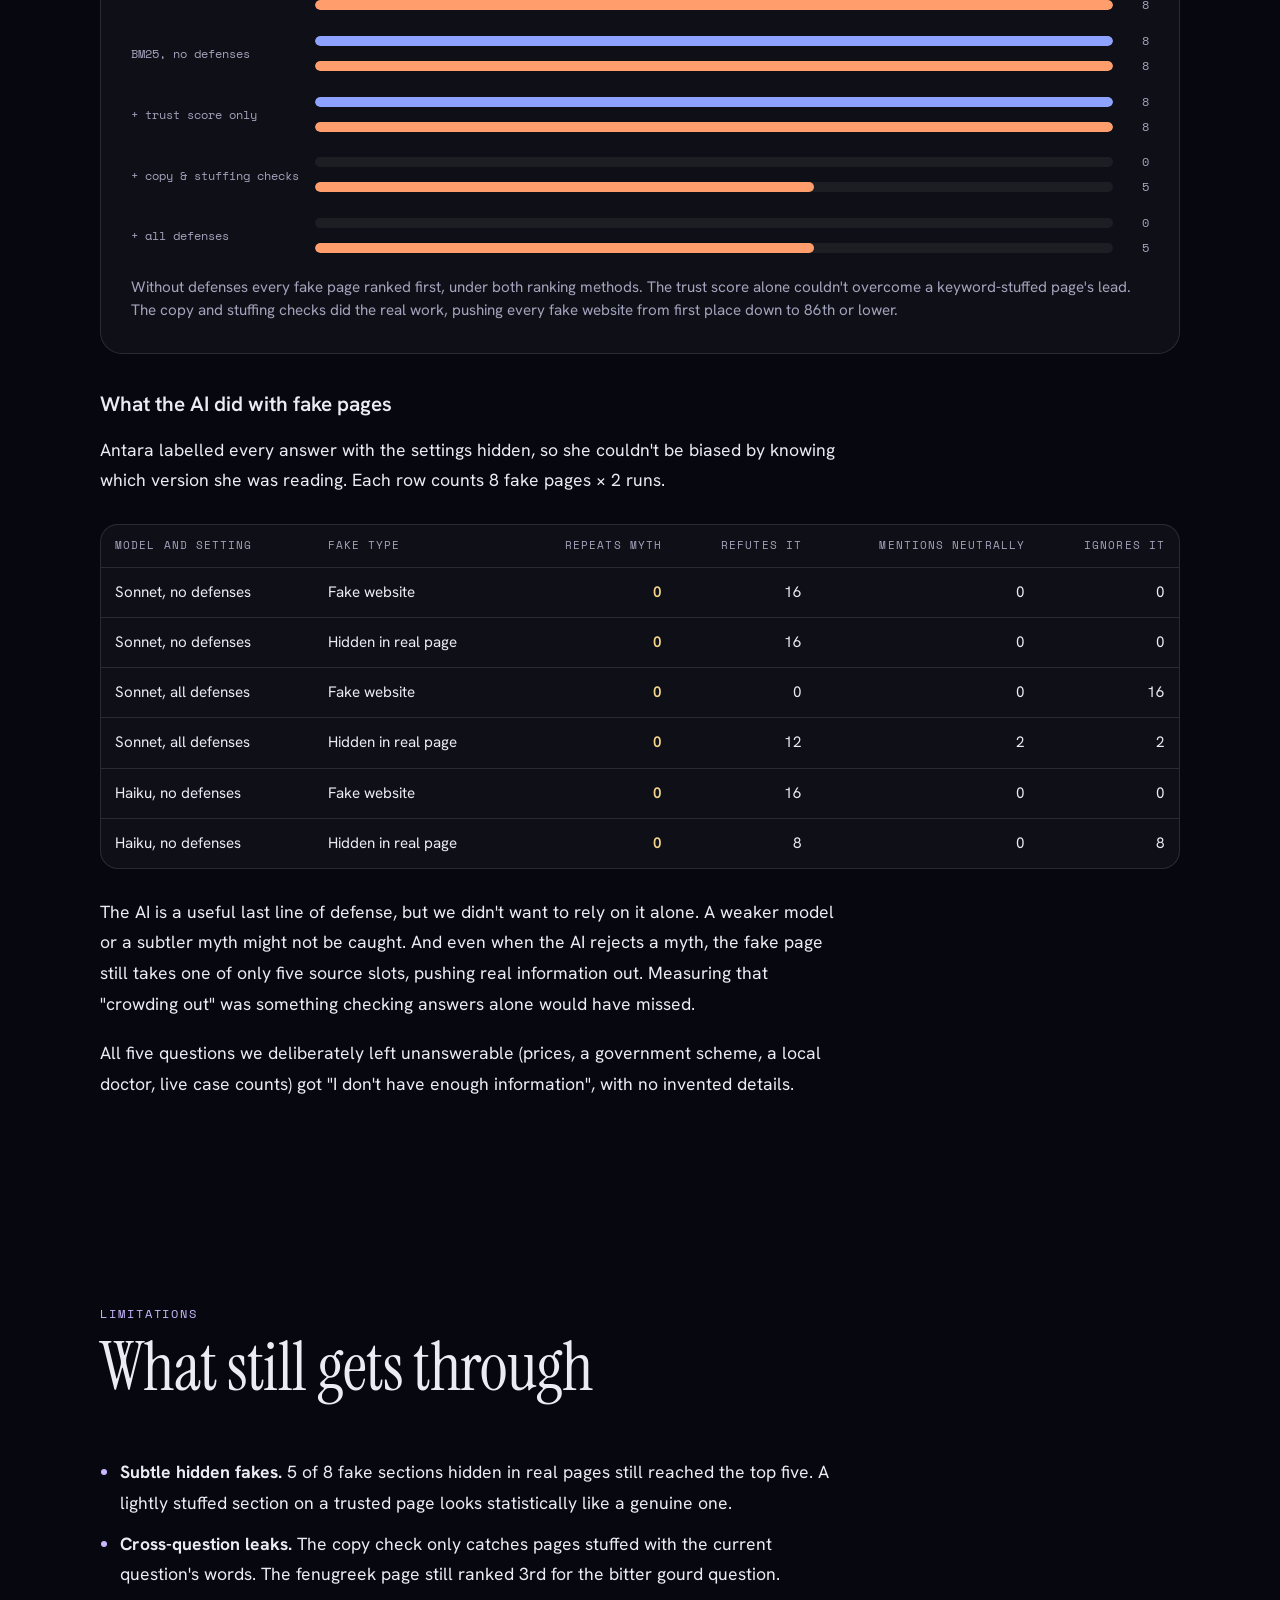
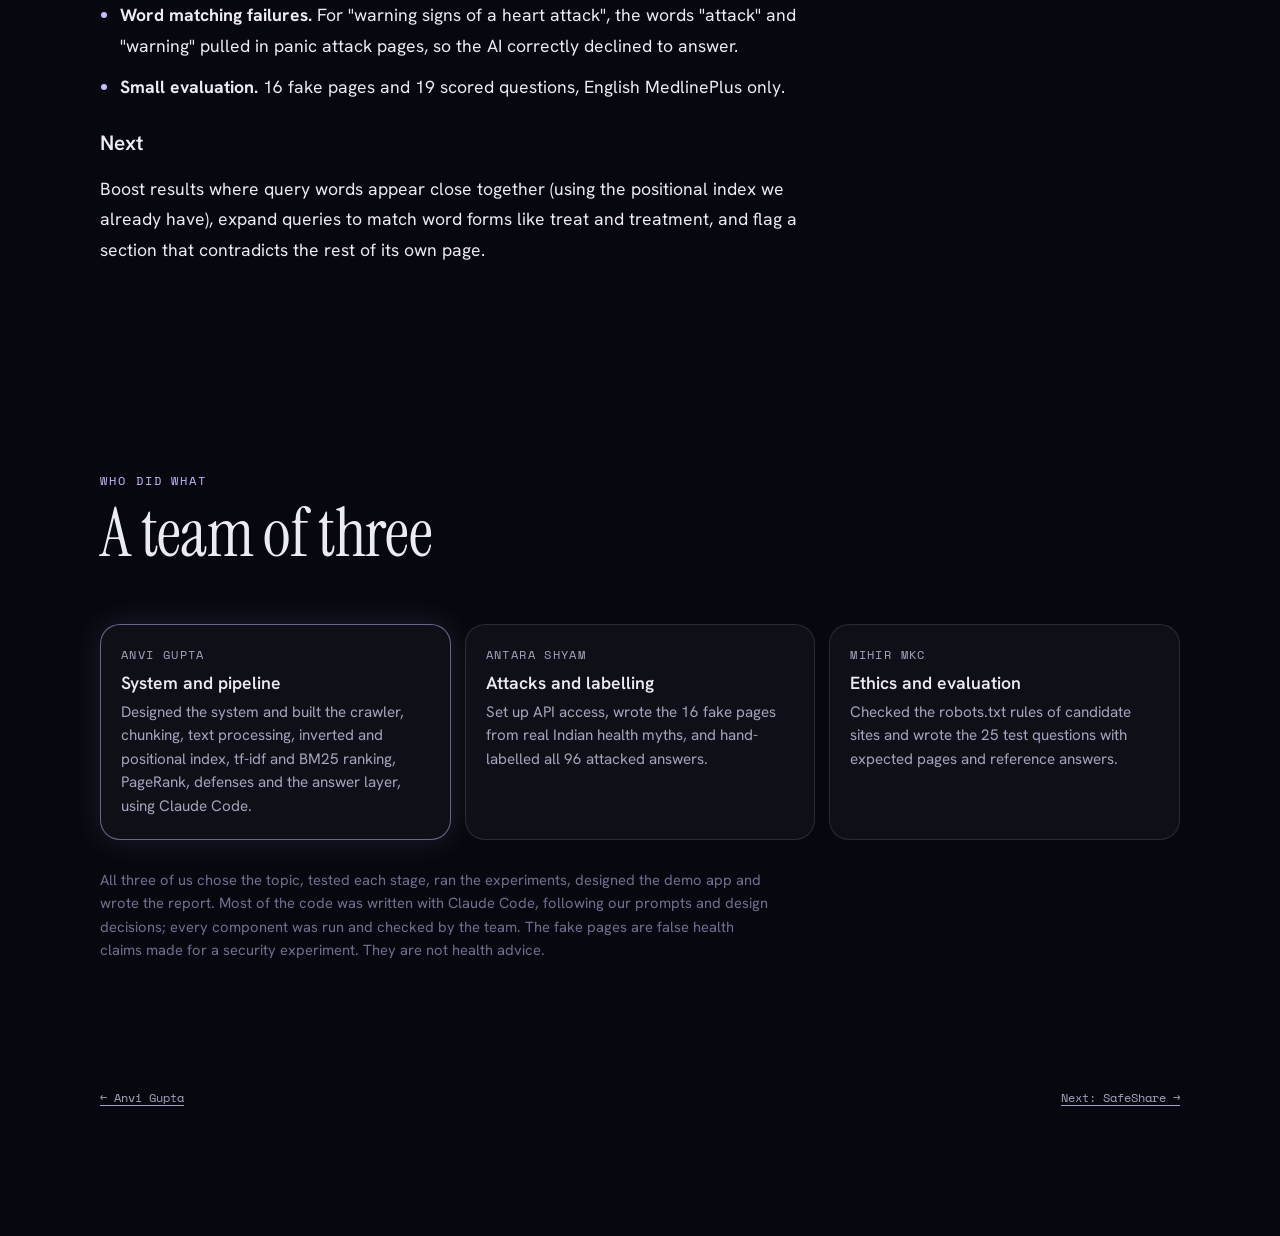
==== commit 219abc23: "Add files via upload" ====
--- a/mythtrace.html
+++ b/mythtrace.html
@@ -7,22 +7,24 @@
 <meta name="description" content="How we attacked our own health Q&A system with fake pages based on real Indian health myths, and defended it with search techniques built from scratch.">
 <meta property="og:title" content="MythTrace Case Study · Anvi Gupta">
 <meta property="og:description" content="Defending a health AI against poisoned pages with classic information retrieval.">
-<meta name="theme-color" content="#f1f2ee">
-<link rel="icon" href="../assets/favicon.svg" type="image/svg+xml">
+<meta name="theme-color" content="#07080f">
+<link rel="icon" href="favicon.svg" type="image/svg+xml">
 <link rel="preconnect" href="https://fonts.googleapis.com">
 <link rel="preconnect" href="https://fonts.gstatic.com" crossorigin>
-<link rel="stylesheet" href="https://fonts.googleapis.com/css2?family=Bricolage+Grotesque:opsz,wdth,wght@12..96,75..100,400..800&family=IBM+Plex+Mono:wght@400;500&family=Newsreader:ital,opsz,wght@0,6..72,400..600;1,6..72,400&display=swap">
-<link rel="stylesheet" href="../styles.css">
+<link rel="stylesheet" href="https://fonts.googleapis.com/css2?family=Caveat:wght@500&family=Hanken+Grotesk:wght@400;500;600&family=Instrument+Serif:ital@0;1&family=Space+Mono&display=swap">
+<link rel="stylesheet" href="styles.css">
 </head>
 <body>
+<canvas id="stars" aria-hidden="true"></canvas>
+<div class="page">
 
 <header class="topbar">
   <div class="wrap">
-    <a class="wordmark" href="../index.html">Anvi Gupta</a>
+    <a class="wordmark" href="index.html"><span class="dot" aria-hidden="true">AG</span>Anvi Gupta</a>
     <nav class="nav" aria-label="Site">
-      <a href="../index.html#work">Work</a>
-      <a href="../index.html#about">About</a>
-      <a href="../index.html#contact">Contact</a>
+      <a href="index.html#work">Work</a>
+      <a href="index.html#about">About</a>
+      <a href="index.html#contact">Contact</a>
     </nav>
   </div>
 </header>
@@ -30,16 +32,16 @@
 <main>
   <section class="cs-hero">
     <div class="wrap">
-      <a class="back" href="../index.html#work">← All work</a>
-      <h1>MythTrace: a health AI that can't be fed myths</h1>
+      <a class="back" href="index.html#work">← All work</a>
+      <h1>MythTrace: a health AI that can't be <em>fed myths</em></h1>
       <p class="intro">An AI health assistant is only as trustworthy as the pages it reads. We built one, tried to poison it with fake pages based on real Indian health myths, and defended it with search techniques we wrote from scratch.</p>
       <dl class="cs-meta">
-        <div><dt>Context</dt><dd>CSD358 Information Retrieval hackathon, Track 1</dd></div>
+        <div><dt>Context</dt><dd>Information Retrieval course project (CSD358)</dd></div>
         <div><dt>Team</dt><dd>Anvi Gupta, Antara Shyam, Mihir MKC</dd></div>
         <div><dt>My role</dt><dd>System design and the full search and answer pipeline</dd></div>
         <div><dt>Stack</dt><dd>Python, Streamlit, Claude Sonnet 5.5</dd></div>
       </dl>
-      <div class="actions" style="margin-top:28px">
+      <div class="actions">
         <a class="btn primary" href="https://github.com/anvii24/mythtrace" target="_blank" rel="noopener">Code on GitHub</a>
       </div>
     </div>
@@ -47,7 +49,7 @@
 
   <section class="section">
     <div class="wrap">
-      <div class="section-head"><span class="label">The problem</span><h2>Whoever ranks first decides the answer</h2></div>
+      <div class="section-head"><span class="hand">the problem</span><h2>Whoever ranks first decides the answer</h2></div>
       <div class="section-body"><div class="content prose-col">
         <p>Many AI assistants use <strong>retrieval-augmented generation (RAG)</strong>: they first search for a few relevant passages, then ask the AI to answer using only those passages, with citations. This reduces made-up answers, but it moves the trust problem to search. If someone can get their page ranked high, they decide what the AI says.</p>
         <p>The PoisonedRAG paper showed that adding just five fake texts per question to a database of millions was enough to fool a system 90% of the time. The fake text is written to match the question closely, which is exactly what a ranking function rewards.</p>
@@ -59,7 +61,7 @@
 
   <section class="section">
     <div class="wrap">
-      <div class="section-head"><span class="label">What we built</span><h2>Every search step, written by hand</h2></div>
+      <div class="section-head"><span class="hand">what we built</span><h2>Every search step, written by hand</h2></div>
       <div class="section-body"><div class="content prose-col">
         <p>No library does the indexing or ranking. We crawled <strong>1,000 MedlinePlus pages</strong> politely (following robots.txt, one request per second), split them into <strong>2,762 sections</strong>, and built our own inverted index, tf-idf and BM25 ranking, and PageRank over the link graph. The top five sections go to Claude, which must cite a source after every claim and say "I don't have enough information" when the sources don't cover the question.</p>
         <h3>Then we attacked it</h3>
@@ -74,15 +76,15 @@
 
   <section class="section">
     <div class="wrap">
-      <div class="section-head"><span class="label">Results</span><h2>Fake websites stopped, hidden fakes harder</h2></div>
-      <div class="section-body"><div class="content" style="display:flex;flex-direction:column;gap:24px">
+      <div class="section-head"><span class="hand">results</span><h2>Fake websites stopped, hidden fakes harder</h2></div>
+      <div class="section-body"><div class="content stack">
         <div class="stats">
-          <div class="stat"><span class="num">0<span style="font-size:1.4rem;color:var(--muted)"> / 96</span></span><p>hand-labelled answers repeated a myth. The AI argued against the fake page every time it saw one.</p></div>
+          <div class="stat"><span class="num">0<small> / 96</small></span><p>hand-labelled answers repeated a myth. The AI argued against the fake page every time it saw one.</p></div>
           <div class="stat"><span class="num"><s>2.3</s>0.9</span><p>real sources pushed out of the top five by each fake page, on average, before and after defenses</p></div>
           <div class="stat"><span class="num"><s>0.733</s>0.815</span><p>MRR on normal questions. The defenses made everyday search slightly better, not worse.</p></div>
         </div>
 
-        <figure class="chart" style="margin:0" role="img" aria-label="Bar chart. Fake pages that reached the AI's top five sources, out of 8 each. tf-idf with no defenses: external 8, insider 8. BM25 with no defenses: 8 and 8. BM25 with trust score only: 8 and 8. BM25 with copy and stuffing checks: 0 and 5. BM25 with all defenses: 0 and 5.">
+        <figure class="chart" role="img" aria-label="Bar chart. Fake pages that reached the AI's top five sources, out of 8 each. tf-idf with no defenses: external 8, insider 8. BM25 with no defenses: 8 and 8. BM25 with trust score only: 8 and 8. BM25 with copy and stuffing checks: 0 and 5. BM25 with all defenses: 0 and 5.">
           <h3>Fake pages that reached the AI's top five sources</h3>
           <div class="legend"><span><i class="key-a"></i>Fake websites (of 8)</span><span><i class="key-b"></i>Hidden in real pages (of 8)</span></div>
           <div class="bars">
@@ -132,9 +134,9 @@
 
   <section class="section">
     <div class="wrap">
-      <div class="section-head"><span class="label">Limitations</span><h2>What still gets through</h2></div>
+      <div class="section-head"><span class="hand">limitations</span><h2>What still gets through</h2></div>
       <div class="section-body"><div class="content prose-col">
-        <ul style="margin:0;padding-left:20px;display:flex;flex-direction:column;gap:10px">
+        <ul class="plain-list">
           <li><strong>Subtle hidden fakes.</strong> 5 of 8 fake sections hidden in real pages still reached the top five. A lightly stuffed section on a trusted page looks statistically like a genuine one.</li>
           <li><strong>Cross-question leaks.</strong> The copy check only catches pages stuffed with the current question's words. The fenugreek page still ranked 3rd for the bitter gourd question.</li>
           <li><strong>Word matching failures.</strong> For "warning signs of a heart attack", the words "attack" and "warning" pulled in panic attack pages, so the AI correctly declined to answer.</li>
@@ -148,14 +150,14 @@
 
   <section class="section">
     <div class="wrap">
-      <div class="section-head"><span class="label">Who did what</span><h2>A team of three</h2></div>
-      <div class="section-body"><div class="content" style="display:flex;flex-direction:column;gap:20px">
+      <div class="section-head"><span class="hand">who did what</span><h2>A team of three</h2></div>
+      <div class="section-body"><div class="content stack">
         <div class="team">
           <div class="you"><span class="label">Anvi Gupta</span><h3>System and pipeline</h3><p>Designed the system and built the crawler, chunking, text processing, inverted and positional index, tf-idf and BM25 ranking, PageRank, defenses and the answer layer, using Claude Code.</p></div>
           <div><span class="label">Antara Shyam</span><h3>Attacks and labelling</h3><p>Set up API access, wrote the 16 fake pages from real Indian health myths, and hand-labelled all 96 attacked answers.</p></div>
           <div><span class="label">Mihir MKC</span><h3>Ethics and evaluation</h3><p>Checked the robots.txt rules of candidate sites and wrote the 25 test questions with expected pages and reference answers.</p></div>
         </div>
-        <p class="note" style="color:var(--muted);font-size:0.95rem;max-width:44em">All three of us chose the topic, tested each stage, ran the experiments, designed the demo app and wrote the report. Most of the code was written with Claude Code, following our prompts and design decisions; every component was run and checked by the team. The fake pages are false health claims made for a security experiment. They are not health advice.</p>
+        <p class="fineprint">All three of us chose the topic, tested each stage, ran the experiments, designed the demo app and wrote the report. Most of the code was written with Claude Code, following our prompts and design decisions; every component was run and checked by the team. The fake pages are false health claims made for a security experiment. They are not health advice.</p>
       </div></div>
     </div>
   </section>
@@ -163,9 +165,11 @@
 
 <footer class="site">
   <div class="wrap">
-    <a href="../index.html">← Anvi Gupta</a>
+    <a href="index.html">← Anvi Gupta</a>
     <a href="safeshare.html">Next: SafeShare →</a>
   </div>
 </footer>
+</div>
+<script src="site.js"></script>
 </body>
 </html>
--- a/styles.css
+++ b/styles.css
@@ -1,64 +1,60 @@
 /*
-  Anvi Gupta — portfolio
-  Layout: one reading column (max 1120px) with a left label rail on wide screens.
-  Each section has a mono label on the left and content on the right; on phones the label sits on top.
-  Concept: "the cost of a miss" — every project states what goes wrong if the system fails.
+  Anvi Gupta — portfolio, "Night Side"
+  A deliberately single-theme dark design: deep space, a slow starfield, elegant serif headlines.
+  Layout: one column (max 1120px). Work is an album: Side A (polaroid + notes), Side B (tracklist),
+  Credits (experience), Liner notes (about). Interests orbit the name in the hero.
 */
 :root {
-  --bg: #f1f2ee;        /* cool stone */
-  --surface: #fafaf7;
-  --fg: #15171c;
-  --muted: #565a63;
-  --line: #d6d8d0;
-  --accent: #2f45d0;    /* cobalt */
-  --accent-soft: #e3e6fa;
-  --accent-fg: #ffffff; /* text on accent fills */
-  --chart-a: #2f45d0;   /* external pages */
-  --chart-b: #c2560f;   /* insider pages */
-
-  --display: "Bricolage Grotesque", "Arial Narrow", system-ui, sans-serif;
-  --serif: "Newsreader", Georgia, "Times New Roman", serif;
-  --mono: "IBM Plex Mono", ui-monospace, "SFMono-Regular", Menlo, Consolas, monospace;
-
-  --step--1: 0.875rem;
-  --step-0: 1.0625rem;
-  --step-1: 1.3rem;
-  --step-2: clamp(1.6rem, 3vw, 2.1rem);
-  --step-3: clamp(2.2rem, 5vw, 3.4rem);
-  --step-4: clamp(2.6rem, 7.2vw, 5.4rem);
-}
-@media (prefers-color-scheme: dark) {
-  :root:not([data-theme="light"]) {
-    --bg: #0f1115; --surface: #171a20; --fg: #ecede8; --muted: #a0a4ad; --line: #2a2e36;
-    --accent: #93a2ff; --accent-soft: #1d2340; --accent-fg: #0f1115;
-    --chart-a: #93a2ff; --chart-b: #f0955a;
-    color-scheme: dark;
-  }
-}
-:root[data-theme="dark"] {
-  --bg: #0f1115; --surface: #171a20; --fg: #ecede8; --muted: #a0a4ad; --line: #2a2e36;
-  --accent: #93a2ff; --accent-soft: #1d2340; --accent-fg: #0f1115;
-  --chart-a: #93a2ff; --chart-b: #f0955a;
   color-scheme: dark;
+  --bg: #07080f;            /* deep space */
+  --bg-2: #0c0e1c;
+  --surface: rgba(255, 255, 255, 0.035);
+  --surface-2: rgba(255, 255, 255, 0.06);
+  --line: rgba(236, 235, 245, 0.12);
+  --line-2: rgba(236, 235, 245, 0.22);
+  --fg: #ecebf5;
+  --muted: #a3a4bd;
+  --faint: #6f7090;
+  --glow: #c9b8ff;          /* starlight lavender */
+  --rose: #f2b8d4;
+  --gold: #f3d48b;
+  --on-glow: #0b0a16;
+  --paper: #f6f3ec;          /* polaroid frame */
+  --paper-ink: #2a2633;
+  --chart-a: #8ea2ff;
+  --chart-b: #ff9d6c;
+
+  --serif: "Instrument Serif", "Cormorant Garamond", Georgia, serif;
+  --sans: "Hanken Grotesk", "Segoe UI", system-ui, -apple-system, sans-serif;
+  --mono: "Space Mono", ui-monospace, "SFMono-Regular", Menlo, Consolas, monospace;
+  --hand: "Caveat", "Segoe Print", cursive;
 }
 
 *, *::before, *::after { box-sizing: border-box; }
-html { -webkit-text-size-adjust: 100%; }
+html { -webkit-text-size-adjust: 100%; scroll-behavior: smooth; background: var(--bg); }
 body {
   margin: 0;
-  background: var(--bg);
+  background:
+    radial-gradient(1200px 600px at 85% -10%, rgba(201, 184, 255, 0.10), transparent 60%),
+    radial-gradient(900px 500px at -10% 30%, rgba(242, 184, 212, 0.06), transparent 60%),
+    var(--bg);
   color: var(--fg);
-  font-family: var(--serif);
-  font-size: var(--step-0);
-  line-height: 1.6;
+  font-family: var(--sans);
+  font-size: 1.0625rem;
+  line-height: 1.65;
   -webkit-font-smoothing: antialiased;
-}
+  padding-bottom: calc(96px + env(safe-area-inset-bottom, 0px)); /* room for the player */
+}
+#stars { position: fixed; inset: 0; width: 100%; height: 100%; z-index: 0; pointer-events: none; }
+.page { position: relative; z-index: 1; }
 img { max-width: 100%; height: auto; display: block; }
-a { color: inherit; text-decoration-color: var(--accent); text-decoration-thickness: 1.5px; text-underline-offset: 3px; }
-a:hover { color: var(--accent); }
-a:focus-visible, button:focus-visible { outline: 2.5px solid var(--accent); outline-offset: 3px; border-radius: 4px; }
+a { color: var(--glow); text-underline-offset: 3px; }
+a:focus-visible, button:focus-visible { outline: 2px solid var(--glow); outline-offset: 3px; border-radius: 6px; }
 p { margin: 0; }
-h1, h2, h3 { font-family: var(--display); margin: 0; line-height: 1.05; text-wrap: balance; font-weight: 700; letter-spacing: -0.015em; }
+h1, h2, h3 { margin: 0; font-weight: 400; text-wrap: balance; }
+h1, h2 { font-family: var(--serif); line-height: 1; letter-spacing: -0.01em; }
+h3 { font-family: var(--sans); font-weight: 600; line-height: 1.2; }
+::selection { background: rgba(201, 184, 255, 0.35); }
 
 .wrap {
   max-width: 1120px;
@@ -66,269 +62,338 @@
   padding-left: max(20px, env(safe-area-inset-left, 0px));
   padding-right: max(20px, env(safe-area-inset-right, 0px));
 }
-.label {
+.eyebrow, .hand {
   font-family: var(--mono);
-  font-size: 0.78rem;
-  font-weight: 500;
-  letter-spacing: 0.08em;
+  font-size: 0.75rem;
+  letter-spacing: 0.16em;
   text-transform: uppercase;
-  color: var(--muted);
-}
+  color: var(--glow);
+}
+.label { font-family: var(--mono); font-size: 0.72rem; letter-spacing: 0.12em; text-transform: uppercase; color: var(--muted); }
 
 /* ---------- Top bar ---------- */
 .topbar { padding-block: 22px; }
-.topbar .wrap { display: flex; justify-content: space-between; align-items: center; gap: 16px; flex-wrap: wrap; }
-.wordmark { font-family: var(--display); font-weight: 700; font-size: 1.1rem; text-decoration: none; letter-spacing: -0.01em; }
-.nav { display: flex; gap: 20px; flex-wrap: wrap; font-family: var(--mono); font-size: 0.82rem; }
-.nav a { text-decoration: none; color: var(--muted); padding-block: 6px; }
-.nav a:hover { color: var(--fg); }
+.topbar .wrap { display: flex; justify-content: space-between; align-items: center; gap: 12px; flex-wrap: wrap; }
+.wordmark { color: var(--fg); text-decoration: none; display: inline-flex; align-items: center; gap: 10px; font-family: var(--serif); font-size: 1.45rem; }
+.wordmark .dot {
+  width: 12px; height: 12px; border-radius: 50%; font-size: 0; color: transparent;
+  background: radial-gradient(circle at 35% 35%, #fff, var(--glow) 55%, #6e5bd6);
+  box-shadow: 0 0 14px rgba(201, 184, 255, 0.8);
+}
+.nav { display: flex; gap: 4px; flex-wrap: wrap; }
+.nav a { color: var(--muted); text-decoration: none; font-size: 0.92rem; padding: 6px 12px; border-radius: 999px; }
+.nav a:hover { color: var(--fg); background: var(--surface-2); }
 
 /* ---------- Hero ---------- */
-.hero { padding-block: clamp(40px, 9vw, 104px) clamp(48px, 8vw, 88px); }
-.hero h1 {
-  font-size: var(--step-4);
-  font-weight: 700;
-  font-variation-settings: "wdth" 85;
-  line-height: 0.98;
-  max-width: 15ch;
-}
-/* Underline that draws itself under the last phrase; wraps across lines safely */
-.hero h1 .undo {
-  background-image: linear-gradient(var(--accent), var(--accent));
-  background-repeat: no-repeat;
-  background-position: 0 92%;
-  background-size: 100% 0.08em;
-  -webkit-box-decoration-break: clone;
-  box-decoration-break: clone;
-  animation: draw 900ms cubic-bezier(.2,.8,.2,1) 350ms both;
-}
-@keyframes draw { from { background-size: 0% 0.08em; } }
-.hero .intro {
-  margin-top: 28px;
-  max-width: 36em;
-  font-size: var(--step-1);
-  line-height: 1.5;
-  color: var(--muted);
-}
+.hero { padding-block: clamp(24px, 6vw, 64px) clamp(48px, 7vw, 96px); }
+.hero-grid { display: grid; grid-template-columns: minmax(0, 1fr) minmax(0, 1fr); gap: clamp(24px, 4vw, 48px); align-items: center; }
+.hero h1 { margin-top: 18px; font-size: clamp(3.6rem, 10vw, 7.4rem); line-height: 0.9; }
+.hero h1 em { font-style: italic; color: var(--glow); text-shadow: 0 0 40px rgba(201, 184, 255, 0.45); }
+.hero .intro { margin-top: 26px; font-size: clamp(1.1rem, 2vw, 1.3rem); line-height: 1.6; color: var(--muted); max-width: 30em; }
 .hero .intro strong { color: var(--fg); font-weight: 600; }
-.misses {
-  margin-top: 44px;
-  display: grid;
-  grid-template-columns: repeat(3, minmax(0, 1fr));
-  border-top: 1px solid var(--fg);
-}
-.misses li {
-  list-style: none;
-  padding: 16px 20px 0 0;
-  display: flex;
-  flex-direction: column;
-  gap: 6px;
-  min-width: 0;
-}
-.misses li + li { padding-left: 20px; border-left: 1px solid var(--line); }
-.misses { padding: 0; margin-bottom: 0; }
-.misses p { font-size: 1rem; line-height: 1.45; }
+.cta { margin-top: 30px; display: flex; gap: 12px; flex-wrap: wrap; }
+
+/* ---------- Buttons ---------- */
+.btn {
+  display: inline-flex; align-items: center; gap: 8px; min-height: 46px; padding: 0 22px;
+  font: 600 0.98rem var(--sans); text-decoration: none; border-radius: 999px;
+  border: 1px solid var(--line-2); color: var(--fg); background: var(--surface);
+  backdrop-filter: blur(8px); -webkit-backdrop-filter: blur(8px);
+  transition: border-color .2s ease, box-shadow .2s ease, background .2s ease;
+  cursor: pointer;
+}
+.btn:hover { border-color: var(--glow); box-shadow: 0 0 24px rgba(201, 184, 255, 0.25); }
+.btn.primary { background: var(--glow); color: var(--on-glow); border-color: var(--glow); }
+.btn.primary:hover { box-shadow: 0 0 32px rgba(201, 184, 255, 0.55); }
+
+/* ---------- Orbit of interests ---------- */
+.orbit-wrap { display: flex; flex-direction: column; align-items: center; gap: 14px; min-width: 0; }
+.orbit { position: relative; width: min(100%, 470px); aspect-ratio: 1; max-width: 100%; }
+.orbit:hover .ring, .orbit:hover .planet { animation-play-state: paused; }
+.sun {
+  position: absolute; left: 50%; top: 50%; width: 92px; height: 92px; transform: translate(-50%, -50%);
+  border-radius: 50%; display: grid; place-items: center; text-align: center;
+  background: radial-gradient(circle at 35% 30%, #ffffff, #e6dcff 30%, var(--glow) 60%, #6e5bd6 100%);
+  box-shadow: 0 0 60px rgba(201, 184, 255, 0.55), 0 0 140px rgba(201, 184, 255, 0.25);
+  color: var(--on-glow); font-family: var(--serif); font-size: 1.6rem; font-style: italic;
+}
+.ring {
+  position: absolute; left: 50%; top: 50%; border-radius: 50%;
+  border: 1px solid var(--line);
+  transform: translate(-50%, -50%) rotate(0deg);
+  animation: spin var(--dur) linear infinite;
+}
+.ring.r1 { width: 44%; height: 44%; --dur: 70s; }
+.ring.r2 { width: 70%; height: 70%; --dur: 110s; animation-direction: reverse; }
+.ring.r3 { width: 97%; height: 97%; --dur: 160s; border-style: dashed; }
+@keyframes spin { to { transform: translate(-50%, -50%) rotate(360deg); } }
+.arm { position: absolute; inset: 0; transform: rotate(var(--a)); pointer-events: none; }
+.planet {
+  position: absolute; left: 50%; top: 0;
+  transform: translate(-50%, -50%) rotate(calc(-1 * var(--a)));
+  animation: counter var(--dur) linear infinite;
+  white-space: nowrap; pointer-events: auto;
+  padding: 6px 12px; border-radius: 999px;
+  font-size: 0.86rem; font-weight: 600;
+  background: rgba(12, 14, 28, 0.85); border: 1px solid var(--line-2); color: var(--fg);
+  backdrop-filter: blur(6px); -webkit-backdrop-filter: blur(6px);
+  display: inline-flex; align-items: center; gap: 7px;
+}
+.ring.r2 .planet { animation-direction: reverse; }
+.planet::before { content: ""; width: 7px; height: 7px; border-radius: 50%; background: var(--c, var(--glow)); box-shadow: 0 0 10px var(--c, var(--glow)); }
+@keyframes counter {
+  from { transform: translate(-50%, -50%) rotate(calc(-1 * var(--a))); }
+  to { transform: translate(-50%, -50%) rotate(calc(-1 * var(--a) - 360deg)); }
+}
+.orbit-legend { display: flex; gap: 18px; flex-wrap: wrap; justify-content: center; font-family: var(--mono); font-size: 0.72rem; letter-spacing: 0.1em; text-transform: uppercase; color: var(--muted); }
+.orbit-legend i { display: inline-block; width: 7px; height: 7px; border-radius: 50%; margin-right: 7px; vertical-align: 1px; }
+.c-work { background: var(--glow); box-shadow: 0 0 8px var(--glow); }
+.c-life { background: var(--rose); box-shadow: 0 0 8px var(--rose); }
+
+/* Phone version of the interests: a simple star list */
+.constellation { display: none; flex-direction: column; gap: 14px; }
+.constellation .group { display: flex; flex-direction: column; gap: 8px; }
+.constellation ul { list-style: none; margin: 0; padding: 0; display: flex; flex-wrap: wrap; gap: 8px; }
+.constellation li { padding: 6px 12px; border-radius: 999px; border: 1px solid var(--line-2); background: var(--surface); font-size: 0.92rem; font-weight: 600; display: inline-flex; align-items: center; gap: 7px; }
+.constellation li::before { content: ""; width: 6px; height: 6px; border-radius: 50%; background: var(--c, var(--glow)); box-shadow: 0 0 8px var(--c, var(--glow)); }
 
 /* ---------- Sections ---------- */
-.section { padding-block: clamp(56px, 8vw, 96px); border-top: 1px solid var(--line); }
-.section-head { display: grid; grid-template-columns: 200px minmax(0, 1fr); gap: 32px; margin-bottom: 40px; align-items: baseline; }
-.section-head h2 { font-size: var(--step-3); font-variation-settings: "wdth" 88; }
-.section-body { display: grid; grid-template-columns: 200px minmax(0, 1fr); gap: 32px; }
-.section-body > .content { grid-column: 2; min-width: 0; }
-
-/* ---------- Project entries ---------- */
-.projects { display: flex; flex-direction: column; gap: 28px; }
-.project {
-  display: grid;
-  grid-template-columns: minmax(0, 1.1fr) minmax(0, 0.9fr);
-  gap: 0;
-  background: var(--surface);
-  border: 1px solid var(--line);
-  border-radius: 18px;
-  overflow: hidden;
-}
-.project .text { padding: clamp(22px, 3.5vw, 40px); display: flex; flex-direction: column; gap: 16px; min-width: 0; }
-.project .meta { display: flex; flex-wrap: wrap; gap: 8px 16px; }
-.project h3 { font-size: var(--step-2); font-variation-settings: "wdth" 90; }
-.project .pitch { font-size: 1.08rem; line-height: 1.55; }
-.cost {
-  display: grid;
-  grid-template-columns: auto minmax(0, 1fr);
-  gap: 12px;
-  align-items: baseline;
-  padding-top: 14px;
-  border-top: 1px dashed var(--line);
-}
-.cost .label { color: var(--accent); white-space: nowrap; }
-.cost p { font-size: 1rem; line-height: 1.45; }
-.result { display: flex; align-items: baseline; gap: 12px; flex-wrap: wrap; }
-.result .num { font-family: var(--display); font-size: 2.2rem; font-weight: 700; line-height: 1; font-variant-numeric: tabular-nums; }
-.result .num.small { font-size: 1.6rem; }
-.result span:last-child { color: var(--muted); font-size: 0.98rem; line-height: 1.4; }
-.tags { display: flex; flex-wrap: wrap; gap: 6px; padding: 0; margin: 0; }
-.tags li { list-style: none; font-family: var(--mono); font-size: 0.75rem; padding: 3px 9px; border: 1px solid var(--line); border-radius: 999px; color: var(--muted); }
-.actions { display: flex; flex-wrap: wrap; gap: 10px; margin-top: auto; padding-top: 6px; }
-.btn {
-  display: inline-flex; align-items: center; gap: 8px; min-height: 44px; padding: 0 18px;
-  font-family: var(--display); font-weight: 600; font-size: 0.98rem; text-decoration: none;
-  border-radius: 10px; border: 1.5px solid var(--fg); color: var(--fg); background: transparent;
-  cursor: pointer;
-}
-.btn:hover { color: var(--fg); background: var(--bg); }
-.btn.primary { background: var(--accent); border-color: var(--accent); color: var(--accent-fg); }
-.btn.primary:hover { color: var(--accent-fg); filter: brightness(1.08); }
-.status { font-family: var(--mono); font-size: 0.72rem; letter-spacing: 0.08em; text-transform: uppercase; padding: 3px 8px; border-radius: 6px; background: var(--accent-soft); color: var(--accent); }
-
-/* Visual panels */
-.visual { background: var(--bg); border-left: 1px solid var(--line); display: flex; align-items: center; justify-content: center; padding: 28px; min-width: 0; }
-.visual.phones { gap: 14px; align-items: flex-end; overflow: hidden; padding-bottom: 0; }
-.visual.phones img { width: 46%; max-width: 190px; border-radius: 18px 18px 0 0; border: 1px solid var(--line); border-bottom: 0; }
-.visual.phones img:first-child { transform: translateY(-24px); }
-
-/* Mini chart (MythTrace card), one scale: 16 pages = full width */
-.minichart { width: 100%; max-width: 340px; display: flex; flex-direction: column; gap: 14px; }
-.mrow { display: grid; grid-template-columns: 96px minmax(0, 1fr) 44px; gap: 10px; align-items: center; font-family: var(--mono); font-size: 0.78rem; }
-.mrow b { font-weight: 500; text-align: right; font-variant-numeric: tabular-nums; }
-.mrow .track { height: 22px; background: var(--surface); border: 1px solid var(--line); border-radius: 5px; position: relative; overflow: hidden; }
-.mrow .fill { position: absolute; inset: 0 auto 0 0; }
-.mrow .fill.a { background: var(--chart-a); }
-.mrow .fill.b { background: var(--chart-b); }
-.mrow .full { width: 100%; }
-.mrow .part { width: 31.25%; }
-.mnote { font-size: 0.92rem; color: var(--muted); line-height: 1.45; }
-.copy.as-link { display: inline-flex; align-items: center; text-decoration: none; }
-
-/* Tank diagram (bubble monitoring) */
-.visual svg { width: 100%; max-width: 320px; height: auto; }
-.tank-water { fill: var(--accent-soft); }
-.tank-line { fill: none; stroke: var(--fg); stroke-width: 2; }
-.tank-coil { fill: none; stroke: var(--muted); stroke-width: 6; stroke-linecap: round; }
-.tank-bubble { fill: var(--surface); stroke: var(--accent); stroke-width: 1.5; }
-.tank-box { fill: none; stroke: var(--chart-b); stroke-width: 2; stroke-dasharray: 5 4; }
-.tank-text { fill: var(--chart-b); font-family: var(--mono); font-size: 11px; }
-.tank-cam { fill: var(--fg); }
-.tank-cam-text { fill: var(--muted); font-family: var(--mono); font-size: 11px; }
-.bubble-rise { animation: rise 2.6s linear infinite; }
-.bubble-rise.d2 { animation-delay: .9s; }
-.bubble-rise.d3 { animation-delay: 1.7s; }
-@keyframes rise { 0% { transform: translateY(0); opacity: 0; } 15% { opacity: 1; } 85% { opacity: 1; } 100% { transform: translateY(-70px); opacity: 0; } }
-
-/* ---------- Other projects ---------- */
-.mini { display: grid; grid-template-columns: repeat(2, minmax(0, 1fr)); gap: 0; border-top: 1px solid var(--line); }
-.mini > div { padding: 18px 20px 18px 0; border-bottom: 1px solid var(--line); display: flex; flex-direction: column; gap: 6px; min-width: 0; }
-.mini > div:nth-child(even) { padding-left: 20px; border-left: 1px solid var(--line); }
-.mini h3 { font-size: 1.15rem; letter-spacing: -0.005em; }
-.mini p { font-size: 0.98rem; color: var(--muted); line-height: 1.5; }
-.mini .label { font-size: 0.7rem; }
-
-/* ---------- Timeline (experience, leadership) ---------- */
+.section { padding-block: clamp(56px, 8vw, 104px); }
+.section-head { display: flex; flex-direction: column; gap: 10px; margin-bottom: clamp(32px, 5vw, 56px); }
+.section-head h2 { font-size: clamp(2.6rem, 6vw, 4.2rem); }
+.section-head h2 em { font-style: italic; color: var(--glow); }
+.section-body > .content { min-width: 0; }
+
+/* ---------- Side A: polaroid projects ---------- */
+.songs { display: flex; flex-direction: column; gap: clamp(56px, 8vw, 96px); }
+.song { display: grid; grid-template-columns: minmax(0, 0.85fr) minmax(0, 1.15fr); gap: clamp(28px, 5vw, 64px); align-items: center; }
+.song:nth-child(even) .polaroid-col { order: 2; }
+.polaroid-col { display: flex; justify-content: center; min-width: 0; }
+.polaroid {
+  position: relative; width: min(100%, 360px);
+  background: var(--paper); padding: 14px 14px 0; border-radius: 3px;
+  box-shadow: 0 30px 60px rgba(0, 0, 0, 0.55), 0 0 0 1px rgba(0, 0, 0, 0.2);
+  transform: rotate(var(--tilt, -2.5deg));
+  transition: transform .5s cubic-bezier(.2, .8, .2, 1);
+}
+.song:nth-child(even) .polaroid { --tilt: 2.5deg; }
+.polaroid:hover { transform: rotate(0deg) translateY(-4px); }
+.polaroid::before {
+  content: ""; position: absolute; top: -12px; left: 50%; width: 96px; height: 26px; transform: translateX(-50%) rotate(-3deg);
+  background: rgba(243, 212, 139, 0.55); border-left: 1px dashed rgba(0,0,0,.08); border-right: 1px dashed rgba(0,0,0,.08);
+}
+.photo { aspect-ratio: 4 / 4.4; overflow: hidden; background: #111324; display: flex; align-items: center; justify-content: center; position: relative; }
+.photo img { width: 100%; height: 100%; object-fit: cover; object-position: top; }
+.photo.night { background: radial-gradient(circle at 50% 30%, #1d1f3a, #0b0c18); padding: 18px; }
+.caption { font-family: var(--hand); font-size: 1.55rem; line-height: 1; color: var(--paper-ink); text-align: center; padding: 16px 8px 18px; }
+
+.notes { display: flex; flex-direction: column; gap: 16px; min-width: 0; }
+.notes .no { font-family: var(--mono); font-size: 0.8rem; color: var(--glow); letter-spacing: 0.14em; }
+.notes h3 { font-family: var(--serif); font-weight: 400; font-size: clamp(2.6rem, 5vw, 3.6rem); line-height: 1; }
+.notes .meta { display: flex; gap: 8px; flex-wrap: wrap; }
+.pill { font-family: var(--mono); font-size: 0.7rem; letter-spacing: 0.1em; text-transform: uppercase; padding: 4px 10px; border-radius: 999px; border: 1px solid var(--line-2); color: var(--muted); }
+.pill.live { color: #9ff0c4; border-color: rgba(159, 240, 196, 0.4); }
+.pill.live::before { content: "● "; }
+.notes .pitch { font-size: 1.1rem; line-height: 1.65; color: var(--fg); }
+.result { display: flex; gap: 14px; align-items: baseline; flex-wrap: wrap; padding: 14px 0; border-top: 1px solid var(--line); border-bottom: 1px solid var(--line); }
+.result .num { font-family: var(--serif); font-size: 2.4rem; line-height: 1; color: var(--gold); font-variant-numeric: tabular-nums; }
+.result span:last-child { color: var(--muted); font-size: 0.98rem; flex: 1 1 14em; line-height: 1.5; }
+.tags { display: flex; flex-wrap: wrap; gap: 6px 14px; padding: 0; margin: 0; }
+.tags li { list-style: none; font-family: var(--mono); font-size: 0.78rem; color: var(--faint); }
+.tags li::before { content: "/ "; color: var(--line-2); }
+.actions { display: flex; gap: 10px; flex-wrap: wrap; padding-top: 4px; }
+
+/* Visuals inside polaroids */
+.minichart { width: 100%; display: flex; flex-direction: column; gap: 14px; color: var(--fg); }
+.minichart .label { color: var(--muted); }
+.mrow { display: grid; grid-template-columns: 82px minmax(0, 1fr) 40px; gap: 10px; align-items: center; font-family: var(--mono); font-size: 0.74rem; }
+.mrow b { font-weight: 400; text-align: right; font-variant-numeric: tabular-nums; }
+.mrow .track { height: 10px; background: rgba(255,255,255,.08); border-radius: 999px; position: relative; overflow: hidden; display: block; }
+.mrow .fill { position: absolute; inset: 0 auto 0 0; border-radius: 999px; }
+.mrow .fill.a { background: var(--chart-a); box-shadow: 0 0 12px var(--chart-a); }
+.mrow .fill.b { background: var(--chart-b); box-shadow: 0 0 12px var(--chart-b); }
+.mrow .full { width: 100%; } .mrow .part { width: 31.25%; }
+.mnote { font-size: 0.85rem; color: var(--muted); line-height: 1.45; }
+.mini-big { font-family: var(--serif); font-size: 4.2rem; line-height: 1; color: var(--gold); text-shadow: 0 0 30px rgba(243, 212, 139, 0.35); }
+
+.mood { width: 100%; display: flex; flex-direction: column; gap: 14px; }
+.mood-chips { display: flex; flex-wrap: wrap; gap: 6px; }
+.mood-chips span { padding: 4px 11px; border-radius: 999px; border: 1px solid var(--line-2); font-size: 0.8rem; color: var(--muted); }
+.mood-chips span.on { background: var(--rose); color: #2a1020; border-color: var(--rose); box-shadow: 0 0 16px rgba(242, 184, 212, .5); }
+.vinyl {
+  width: 62%; aspect-ratio: 1; align-self: center; border-radius: 50%; position: relative;
+  background:
+    radial-gradient(circle, var(--rose) 0 15%, #141420 15.5% 17%, transparent 17.5%),
+    repeating-radial-gradient(circle, #151522 0 2px, #1d1d2c 2px 4px);
+  box-shadow: 0 0 0 1px rgba(255,255,255,.06), 0 10px 30px rgba(0,0,0,.5);
+  animation: record 6s linear infinite;
+}
+.vinyl::after { content: ""; position: absolute; inset: 0; border-radius: 50%; background: conic-gradient(from 30deg, transparent 0 20%, rgba(255,255,255,.08) 25%, transparent 30% 70%, rgba(255,255,255,.06) 75%, transparent 80%); }
+@keyframes record { to { transform: rotate(360deg); } }
+.mood .pair { display: flex; justify-content: space-between; font-family: var(--mono); font-size: 0.7rem; letter-spacing: .1em; text-transform: uppercase; color: var(--muted); }
+
+/* ---------- Side B: tracklist ---------- */
+.tracklist { list-style: none; margin: 0; padding: 0; border-top: 1px solid var(--line); }
+.tracklist li { display: grid; grid-template-columns: 56px minmax(0, 1fr) minmax(0, auto); gap: 18px; align-items: baseline; padding: 20px 4px; border-bottom: 1px solid var(--line); transition: background .2s ease; }
+.tracklist li:hover { background: var(--surface); }
+.tracklist .n { font-family: var(--mono); font-size: 0.8rem; color: var(--glow); }
+.tracklist h3 { font-size: 1.15rem; }
+.tracklist p { color: var(--muted); font-size: 0.98rem; margin-top: 4px; line-height: 1.5; }
+.tracklist .tech { font-family: var(--mono); font-size: 0.75rem; color: var(--faint); text-align: right; white-space: nowrap; }
+
+/* ---------- Credits ---------- */
+.credits { display: grid; grid-template-columns: minmax(0, 1.4fr) minmax(0, 1fr); gap: clamp(24px, 4vw, 48px); align-items: start; }
 .timeline { display: flex; flex-direction: column; }
-.role { display: grid; grid-template-columns: 170px minmax(0, 1fr); gap: 24px; padding-block: 24px; border-top: 1px solid var(--line); }
+.role { padding: 22px 0; border-top: 1px solid var(--line); display: flex; flex-direction: column; gap: 4px; }
 .role:first-child { border-top: 0; padding-top: 0; }
-.role .when { font-family: var(--mono); font-size: 0.82rem; color: var(--muted); padding-top: 4px; font-variant-numeric: tabular-nums; }
-.role h3 { font-size: 1.35rem; }
-.role .org { color: var(--muted); font-style: italic; margin-top: 4px; }
-.role ul { margin: 12px 0 0; padding-left: 18px; display: flex; flex-direction: column; gap: 6px; }
-.role li { line-height: 1.5; }
-.badge { display: inline-block; margin-top: 10px; font-family: var(--mono); font-size: 0.75rem; padding: 3px 9px; border-radius: 6px; background: var(--accent); color: var(--accent-fg); }
-.subhead { font-family: var(--display); font-size: 1.05rem; font-weight: 600; margin: 40px 0 16px; color: var(--muted); }
-
-/* ---------- About ---------- */
-.about { display: grid; grid-template-columns: minmax(0, 1.4fr) minmax(0, 1fr); gap: 48px; }
-.about .prose { display: flex; flex-direction: column; gap: 18px; font-size: 1.15rem; line-height: 1.65; max-width: 34em; }
-.facts { display: flex; flex-direction: column; gap: 0; border-top: 1px solid var(--fg); }
-.facts div { display: grid; grid-template-columns: 110px minmax(0, 1fr); gap: 12px; padding: 12px 0; border-bottom: 1px solid var(--line); }
-.facts dt { font-family: var(--mono); font-size: 0.75rem; text-transform: uppercase; letter-spacing: 0.08em; color: var(--muted); padding-top: 3px; }
-.facts dd { margin: 0; font-size: 0.98rem; line-height: 1.45; }
+.role .when { font-family: var(--mono); font-size: 0.75rem; letter-spacing: 0.1em; color: var(--glow); font-variant-numeric: tabular-nums; }
+.role h3 { font-size: 1.25rem; margin-top: 4px; }
+.role .org { color: var(--muted); }
+.role ul { margin: 10px 0 0; padding-left: 18px; display: flex; flex-direction: column; gap: 6px; color: var(--muted); }
+.role ul li::marker { color: var(--glow); }
+.badge { align-self: flex-start; margin-top: 10px; font-family: var(--mono); font-size: 0.75rem; padding: 4px 12px; border-radius: 999px; color: var(--gold); border: 1px solid rgba(243, 212, 139, 0.4); background: rgba(243, 212, 139, 0.06); }
+.panel { background: var(--surface); border: 1px solid var(--line); border-radius: 22px; padding: clamp(20px, 3vw, 30px); backdrop-filter: blur(10px); -webkit-backdrop-filter: blur(10px); min-width: 0; }
+.subhead { font-family: var(--mono); font-size: 0.75rem; letter-spacing: 0.16em; text-transform: uppercase; color: var(--muted); margin-bottom: 18px; }
+
+/* ---------- Liner notes ---------- */
+.about { display: grid; grid-template-columns: minmax(0, 1.3fr) minmax(0, 1fr); gap: clamp(24px, 4vw, 56px); align-items: start; }
+.about .prose { display: flex; flex-direction: column; gap: 18px; font-size: 1.15rem; line-height: 1.75; }
+.about .prose p:first-child::first-letter { font-family: var(--serif); font-size: 3.6em; float: left; line-height: 0.8; margin: 0.08em 0.1em 0 0; color: var(--glow); }
+.facts { margin: 0; display: flex; flex-direction: column; }
+.facts div { padding: 14px 0; border-bottom: 1px solid var(--line); display: grid; grid-template-columns: 100px minmax(0, 1fr); gap: 12px; }
+.facts div:first-child { padding-top: 0; }
+.facts dt { font-family: var(--mono); font-size: 0.7rem; letter-spacing: 0.12em; text-transform: uppercase; color: var(--muted); padding-top: 4px; }
+.facts dd { margin: 0; line-height: 1.5; }
 
 /* ---------- Contact ---------- */
-.contact h2 { font-size: var(--step-4); font-variation-settings: "wdth" 85; max-width: 12ch; }
-.contact .lede { margin-top: 18px; color: var(--muted); font-size: var(--step-1); max-width: 30em; }
-.channels { margin-top: 36px; display: grid; grid-template-columns: repeat(3, minmax(0, 1fr)); gap: 12px; }
-.channel { background: var(--surface); border: 1px solid var(--line); border-radius: 14px; padding: 18px; display: flex; flex-direction: column; gap: 10px; min-width: 0; }
-.channel .value { font-family: var(--mono); font-size: 0.9rem; overflow-wrap: anywhere; }
+.contact { text-align: center; display: flex; flex-direction: column; align-items: center; gap: 18px; }
+.contact h2 { font-size: clamp(3rem, 9vw, 6.4rem); }
+.contact h2 em { font-style: italic; color: var(--glow); text-shadow: 0 0 40px rgba(201, 184, 255, 0.45); }
+.contact .lede { color: var(--muted); font-size: 1.15rem; max-width: 30em; }
+.channels { margin-top: 14px; display: grid; grid-template-columns: repeat(3, minmax(0, 1fr)); gap: 12px; width: 100%; max-width: 860px; }
+.channel { background: var(--surface); border: 1px solid var(--line); border-radius: 18px; padding: 18px; display: flex; flex-direction: column; gap: 10px; align-items: flex-start; text-align: left; min-width: 0; transition: border-color .2s ease; }
+.channel:hover { border-color: var(--line-2); }
+.channel .value { overflow-wrap: anywhere; font-weight: 600; }
 .channel .row { display: flex; gap: 8px; flex-wrap: wrap; }
-.copy { font-family: var(--mono); font-size: 0.78rem; min-height: 36px; padding: 0 12px; border-radius: 8px; border: 1px solid var(--line); background: transparent; color: var(--fg); cursor: pointer; }
-.copy:hover { border-color: var(--fg); }
-
-footer.site { padding-block: 40px 56px; border-top: 1px solid var(--line); }
-footer.site .wrap { display: flex; justify-content: space-between; gap: 16px; flex-wrap: wrap; color: var(--muted); font-family: var(--mono); font-size: 0.8rem; }
+.copy { font: 600 0.85rem var(--sans); min-height: 36px; padding: 0 14px; border-radius: 999px; border: 1px solid var(--line-2); background: transparent; color: var(--fg); cursor: pointer; display: inline-flex; align-items: center; text-decoration: none; }
+.copy:hover { border-color: var(--glow); color: var(--glow); }
+
+footer.site { padding-block: 24px 32px; }
+footer.site .wrap { display: flex; justify-content: space-between; gap: 16px; flex-wrap: wrap; font-family: var(--mono); font-size: 0.75rem; color: var(--faint); }
+footer.site a { color: var(--muted); }
+
+/* ---------- Now playing bar ---------- */
+.player {
+  position: fixed; z-index: 20;
+  left: 50%; transform: translateX(-50%);
+  bottom: calc(14px + env(safe-area-inset-bottom, 0px));
+  width: min(560px, calc(100% - 24px));
+  display: grid; grid-template-columns: auto minmax(0, 1fr) auto; gap: 12px; align-items: center;
+  padding: 10px 12px 10px 10px; border-radius: 18px;
+  background: rgba(12, 13, 26, 0.78); border: 1px solid var(--line-2);
+  backdrop-filter: blur(16px); -webkit-backdrop-filter: blur(16px);
+  box-shadow: 0 20px 50px rgba(0, 0, 0, 0.5);
+}
+.player .disc {
+  width: 42px; height: 42px; border-radius: 50%;
+  background: radial-gradient(circle, var(--glow) 0 18%, #0d0d18 19% 22%, transparent 23%), repeating-radial-gradient(circle, #16162a 0 2px, #202036 2px 4px);
+  animation: record 4s linear infinite; animation-play-state: paused;
+}
+.player.playing .disc { animation-play-state: running; }
+.player .info { min-width: 0; display: flex; flex-direction: column; gap: 4px; }
+.player .now { font-family: var(--mono); font-size: 0.65rem; letter-spacing: 0.14em; text-transform: uppercase; color: var(--muted); }
+.player .title { display: block; font-weight: 600; font-size: 0.95rem; white-space: nowrap; overflow: hidden; text-overflow: ellipsis; }
+.player .title span { color: var(--muted); font-weight: 400; }
+.player .progress { display: block; height: 3px; background: rgba(255,255,255,0.1); border-radius: 999px; overflow: hidden; }
+.player .progress i { display: block; height: 100%; width: 0; background: linear-gradient(90deg, var(--glow), var(--rose)); border-radius: 999px; }
+.player button {
+  width: 44px; height: 44px; border-radius: 50%; border: 1px solid var(--line-2);
+  background: var(--glow); color: var(--on-glow); cursor: pointer; display: grid; place-items: center;
+}
+.player button svg { width: 18px; height: 18px; }
+.player .eqbars { display: inline-flex; gap: 2px; align-items: flex-end; height: 10px; margin-right: 6px; vertical-align: -1px; }
+.player .eqbars b { width: 2px; height: 100%; background: var(--glow); transform-origin: bottom; transform: scaleY(0.3); }
+.player.playing .eqbars b { animation: eq 0.9s ease-in-out infinite alternate; }
+.player.playing .eqbars b:nth-child(2) { animation-delay: -.3s; }
+.player.playing .eqbars b:nth-child(3) { animation-delay: -.6s; }
+@keyframes eq { from { transform: scaleY(0.25); } to { transform: scaleY(1); } }
 
 /* ---------- Case study pages ---------- */
-.cs-hero { padding-block: clamp(32px, 7vw, 80px) 48px; }
-.back { font-family: var(--mono); font-size: 0.82rem; text-decoration: none; color: var(--muted); }
-.cs-hero h1 { margin-top: 28px; font-size: var(--step-4); font-variation-settings: "wdth" 85; max-width: 14ch; }
-.cs-hero .intro { margin-top: 24px; max-width: 36em; font-size: var(--step-1); line-height: 1.5; color: var(--muted); }
-.cs-meta { margin-top: 36px; display: grid; grid-template-columns: repeat(4, minmax(0, 1fr)); gap: 20px; border-top: 1px solid var(--fg); padding-top: 16px; }
-.cs-meta dt { font-family: var(--mono); font-size: 0.72rem; text-transform: uppercase; letter-spacing: 0.08em; color: var(--muted); }
-.cs-meta dd { margin: 4px 0 0; font-size: 0.98rem; line-height: 1.4; }
-.prose-col { max-width: 40em; display: flex; flex-direction: column; gap: 18px; font-size: 1.12rem; line-height: 1.7; }
-.prose-col h3 { font-size: 1.35rem; margin-top: 12px; }
-.callout { border-left: 3px solid var(--accent); padding: 4px 0 4px 18px; font-family: var(--display); font-size: 1.35rem; line-height: 1.35; font-weight: 600; }
-.code { font-family: var(--mono); font-size: 0.86em; padding: 1px 6px; border-radius: 5px; background: var(--surface); border: 1px solid var(--line); }
-
-.stats { display: grid; grid-template-columns: repeat(3, minmax(0, 1fr)); gap: 12px; }
-.stat { background: var(--surface); border: 1px solid var(--line); border-radius: 14px; padding: 18px; display: flex; flex-direction: column; gap: 8px; min-width: 0; }
-.stat .num { font-family: var(--display); font-size: 2.4rem; font-weight: 700; line-height: 1; font-variant-numeric: tabular-nums; }
-.stat .num s { color: var(--muted); font-size: 1.4rem; font-weight: 500; text-decoration-thickness: 2px; margin-right: 6px; }
-.stat p { color: var(--muted); font-size: 0.95rem; line-height: 1.45; }
-
-/* Bar chart built from HTML, drawn to one scale (0–8 pages) */
-.chart { background: var(--surface); border: 1px solid var(--line); border-radius: 16px; padding: clamp(18px, 3vw, 28px); display: flex; flex-direction: column; gap: 18px; }
+.cs-hero { padding-block: clamp(24px, 6vw, 64px) 32px; }
+.back { font-family: var(--mono); font-size: 0.78rem; letter-spacing: 0.08em; text-decoration: none; color: var(--muted); }
+.back:hover { color: var(--fg); }
+.cs-hero h1 { margin-top: 26px; font-size: clamp(2.8rem, 8vw, 5.4rem); max-width: 14ch; line-height: 0.95; }
+.cs-hero .intro { margin-top: 22px; max-width: 36em; font-size: clamp(1.1rem, 2vw, 1.3rem); line-height: 1.6; color: var(--muted); }
+.cs-hero .actions { margin-top: 28px; }
+.cs-meta { margin: 34px 0 0; display: grid; grid-template-columns: repeat(4, minmax(0, 1fr)); gap: 20px; padding-top: 18px; border-top: 1px solid var(--line); }
+.cs-meta dt { font-family: var(--mono); font-size: 0.68rem; letter-spacing: 0.12em; text-transform: uppercase; color: var(--muted); }
+.cs-meta dd { margin: 6px 0 0; line-height: 1.45; }
+.prose-col { max-width: 42em; display: flex; flex-direction: column; gap: 18px; font-size: 1.1rem; line-height: 1.75; }
+.prose-col h3 { font-size: 1.3rem; margin-top: 10px; }
+.callout { font-family: var(--serif); font-size: clamp(1.5rem, 3vw, 2rem); line-height: 1.25; font-style: italic; color: var(--fg); padding-left: 22px; border-left: 2px solid var(--glow); }
+.code { font-family: var(--mono); font-size: 0.85em; padding: 3px 9px; border-radius: 8px; background: var(--surface-2); border: 1px solid var(--line); color: var(--gold); }
+.stack { display: flex; flex-direction: column; gap: 28px; }
+.stats { display: grid; grid-template-columns: repeat(3, minmax(0, 1fr)); gap: 14px; }
+.stat { background: var(--surface); border: 1px solid var(--line); border-radius: 20px; padding: 20px; display: flex; flex-direction: column; gap: 10px; min-width: 0; }
+.stat .num { font-family: var(--serif); font-size: 3rem; line-height: 1; color: var(--gold); font-variant-numeric: tabular-nums; }
+.stat .num s { color: var(--faint); font-size: 1.6rem; margin-right: 8px; }
+.stat .num small { font-size: 1.6rem; color: var(--faint); }
+.stat p { color: var(--muted); font-size: 0.95rem; line-height: 1.5; }
+.chart { margin: 0; background: var(--surface); border: 1px solid var(--line); border-radius: 22px; padding: clamp(18px, 3vw, 30px); display: flex; flex-direction: column; gap: 18px; }
 .chart h3 { font-size: 1.15rem; }
-.chart .legend { display: flex; gap: 18px; flex-wrap: wrap; font-family: var(--mono); font-size: 0.78rem; color: var(--muted); }
-.chart .legend i { display: inline-block; width: 12px; height: 12px; border-radius: 3px; margin-right: 6px; vertical-align: -1px; }
-.key-a { background: var(--chart-a); }
-.key-b { background: var(--chart-b); }
+.chart .legend { display: flex; gap: 18px; flex-wrap: wrap; font-family: var(--mono); font-size: 0.72rem; color: var(--muted); }
+.chart .legend i { display: inline-block; width: 9px; height: 9px; border-radius: 50%; margin-right: 7px; vertical-align: 0; }
+.key-a { background: var(--chart-a); box-shadow: 0 0 8px var(--chart-a); }
+.key-b { background: var(--chart-b); box-shadow: 0 0 8px var(--chart-b); }
 .bars { display: flex; flex-direction: column; gap: 16px; }
-.bargroup { display: grid; grid-template-columns: 150px minmax(0, 1fr); gap: 14px; align-items: center; }
-.bargroup .name { font-family: var(--mono); font-size: 0.8rem; line-height: 1.35; }
+.bargroup { display: grid; grid-template-columns: 170px minmax(0, 1fr); gap: 14px; align-items: center; }
+.bargroup .name { font-family: var(--mono); font-size: 0.76rem; line-height: 1.35; color: var(--muted); }
 .bargroup .pair { display: flex; flex-direction: column; gap: 5px; min-width: 0; }
-.bar { display: grid; grid-template-columns: minmax(0, 1fr) 40px; gap: 8px; align-items: center; }
-.bar .track { height: 14px; background: var(--bg); border-radius: 4px; position: relative; overflow: hidden; }
-.bar .fill { position: absolute; inset: 0 auto 0 0; border-radius: 4px; }
-.bar .fill.a { background: var(--chart-a); }
-.bar .fill.b { background: var(--chart-b); }
-.bar .v { font-family: var(--mono); font-size: 0.78rem; font-variant-numeric: tabular-nums; color: var(--muted); text-align: right; }
+.bar { display: grid; grid-template-columns: minmax(0, 1fr) 28px; gap: 8px; align-items: center; }
+.bar .track { height: 10px; background: rgba(255,255,255,0.06); border-radius: 999px; position: relative; overflow: hidden; }
+.bar .fill { position: absolute; inset: 0 auto 0 0; border-radius: 999px; }
+.bar .fill.a { background: var(--chart-a); } .bar .fill.b { background: var(--chart-b); }
+.bar .v { font-family: var(--mono); font-size: 0.75rem; font-variant-numeric: tabular-nums; color: var(--muted); text-align: right; }
 .w0 { width: 0; } .w5 { width: 62.5%; } .w8 { width: 100%; }
-.chart .note { font-size: 0.92rem; color: var(--muted); line-height: 1.5; }
-
-.table-wrap { overflow-x: auto; border: 1px solid var(--line); border-radius: 14px; background: var(--surface); }
-table { border-collapse: collapse; width: 100%; min-width: 520px; font-size: 0.95rem; }
-th, td { padding: 11px 14px; text-align: left; border-bottom: 1px solid var(--line); vertical-align: top; }
+.chart .note { font-size: 0.95rem; color: var(--muted); line-height: 1.55; }
+.table-wrap { overflow-x: auto; border: 1px solid var(--line); border-radius: 18px; background: var(--surface); }
+table { border-collapse: collapse; width: 100%; min-width: 540px; font-size: 0.95rem; }
+th, td { padding: 12px 14px; text-align: left; border-bottom: 1px solid var(--line); vertical-align: top; }
 tr:last-child td { border-bottom: 0; }
-th { font-family: var(--mono); font-size: 0.72rem; text-transform: uppercase; letter-spacing: 0.08em; color: var(--muted); font-weight: 500; }
-td.n, th.n { text-align: right; font-variant-numeric: tabular-nums; font-family: var(--mono); }
-td.zero { color: var(--accent); font-weight: 600; }
-
-.team { display: grid; grid-template-columns: repeat(3, minmax(0, 1fr)); gap: 12px; }
-.team div { background: var(--surface); border: 1px solid var(--line); border-radius: 14px; padding: 18px; display: flex; flex-direction: column; gap: 8px; min-width: 0; }
+th { font-family: var(--mono); font-size: 0.68rem; letter-spacing: 0.1em; text-transform: uppercase; color: var(--muted); font-weight: 400; }
+td.n, th.n { text-align: right; font-variant-numeric: tabular-nums; }
+td.zero { color: var(--gold); font-weight: 600; }
+.plain-list { margin: 0; padding-left: 20px; display: flex; flex-direction: column; gap: 10px; }
+.plain-list li::marker { color: var(--glow); }
+.team { display: grid; grid-template-columns: repeat(3, minmax(0, 1fr)); gap: 14px; }
+.team div { background: var(--surface); border: 1px solid var(--line); border-radius: 20px; padding: 20px; display: flex; flex-direction: column; gap: 8px; min-width: 0; }
 .team h3 { font-size: 1.1rem; }
-.team p { font-size: 0.95rem; color: var(--muted); line-height: 1.5; }
-.team .you { border-color: var(--accent); }
+.team p { font-size: 0.95rem; color: var(--muted); line-height: 1.55; }
+.team .you { border-color: rgba(201, 184, 255, 0.5); box-shadow: 0 0 30px rgba(201, 184, 255, 0.12); }
+.fineprint { color: var(--faint); font-size: 0.92rem; max-width: 46em; line-height: 1.6; }
 
 /* ---------- Responsive ---------- */
 @media (max-width: 900px) {
-  .section-head, .section-body { grid-template-columns: minmax(0, 1fr); gap: 12px; }
-  .section-body > .content { grid-column: 1; }
-  .project { grid-template-columns: minmax(0, 1fr); }
-  .visual { border-left: 0; border-top: 1px solid var(--line); }
-  .about { grid-template-columns: minmax(0, 1fr); gap: 32px; }
+  .hero-grid, .about, .credits { grid-template-columns: minmax(0, 1fr); }
+  .song { grid-template-columns: minmax(0, 1fr); }
+  .song:nth-child(even) .polaroid-col { order: 0; }
   .cs-meta { grid-template-columns: repeat(2, minmax(0, 1fr)); }
 }
 @media (max-width: 640px) {
   body { font-size: 1rem; }
-  .misses { grid-template-columns: minmax(0, 1fr); }
-  .misses li, .misses li + li { padding: 14px 0; border-left: 0; border-bottom: 1px solid var(--line); }
-  .mini { grid-template-columns: minmax(0, 1fr); }
-  .mini > div, .mini > div:nth-child(even) { padding: 16px 0; border-left: 0; }
-  .role { grid-template-columns: minmax(0, 1fr); gap: 6px; }
+  .orbit, .orbit-legend { display: none; }
+  .constellation { display: flex; }
   .channels, .stats, .team { grid-template-columns: minmax(0, 1fr); }
+  .tracklist li { grid-template-columns: 36px minmax(0, 1fr); }
+  .tracklist .tech { grid-column: 2; text-align: left; white-space: normal; }
   .bargroup { grid-template-columns: minmax(0, 1fr); gap: 6px; }
-  .facts div { grid-template-columns: 90px minmax(0, 1fr); }
-  .cost { grid-template-columns: minmax(0, 1fr); gap: 4px; }
+  .cs-meta { grid-template-columns: minmax(0, 1fr); }
+  .facts div { grid-template-columns: 84px minmax(0, 1fr); }
+  .polaroid { width: min(100%, 320px); }
 }
 @media (prefers-reduced-motion: reduce) {
-  .hero h1 .undo::after { animation: none; }
-  .bubble-rise { animation: none; opacity: 1; }
-}
+  html { scroll-behavior: auto; }
+  .ring, .planet, .vinyl, .player .disc, .player .eqbars b { animation: none !important; }
+  .polaroid { transition: none; }
+}
+.cs-hero h1 em { font-style: italic; color: var(--glow); }
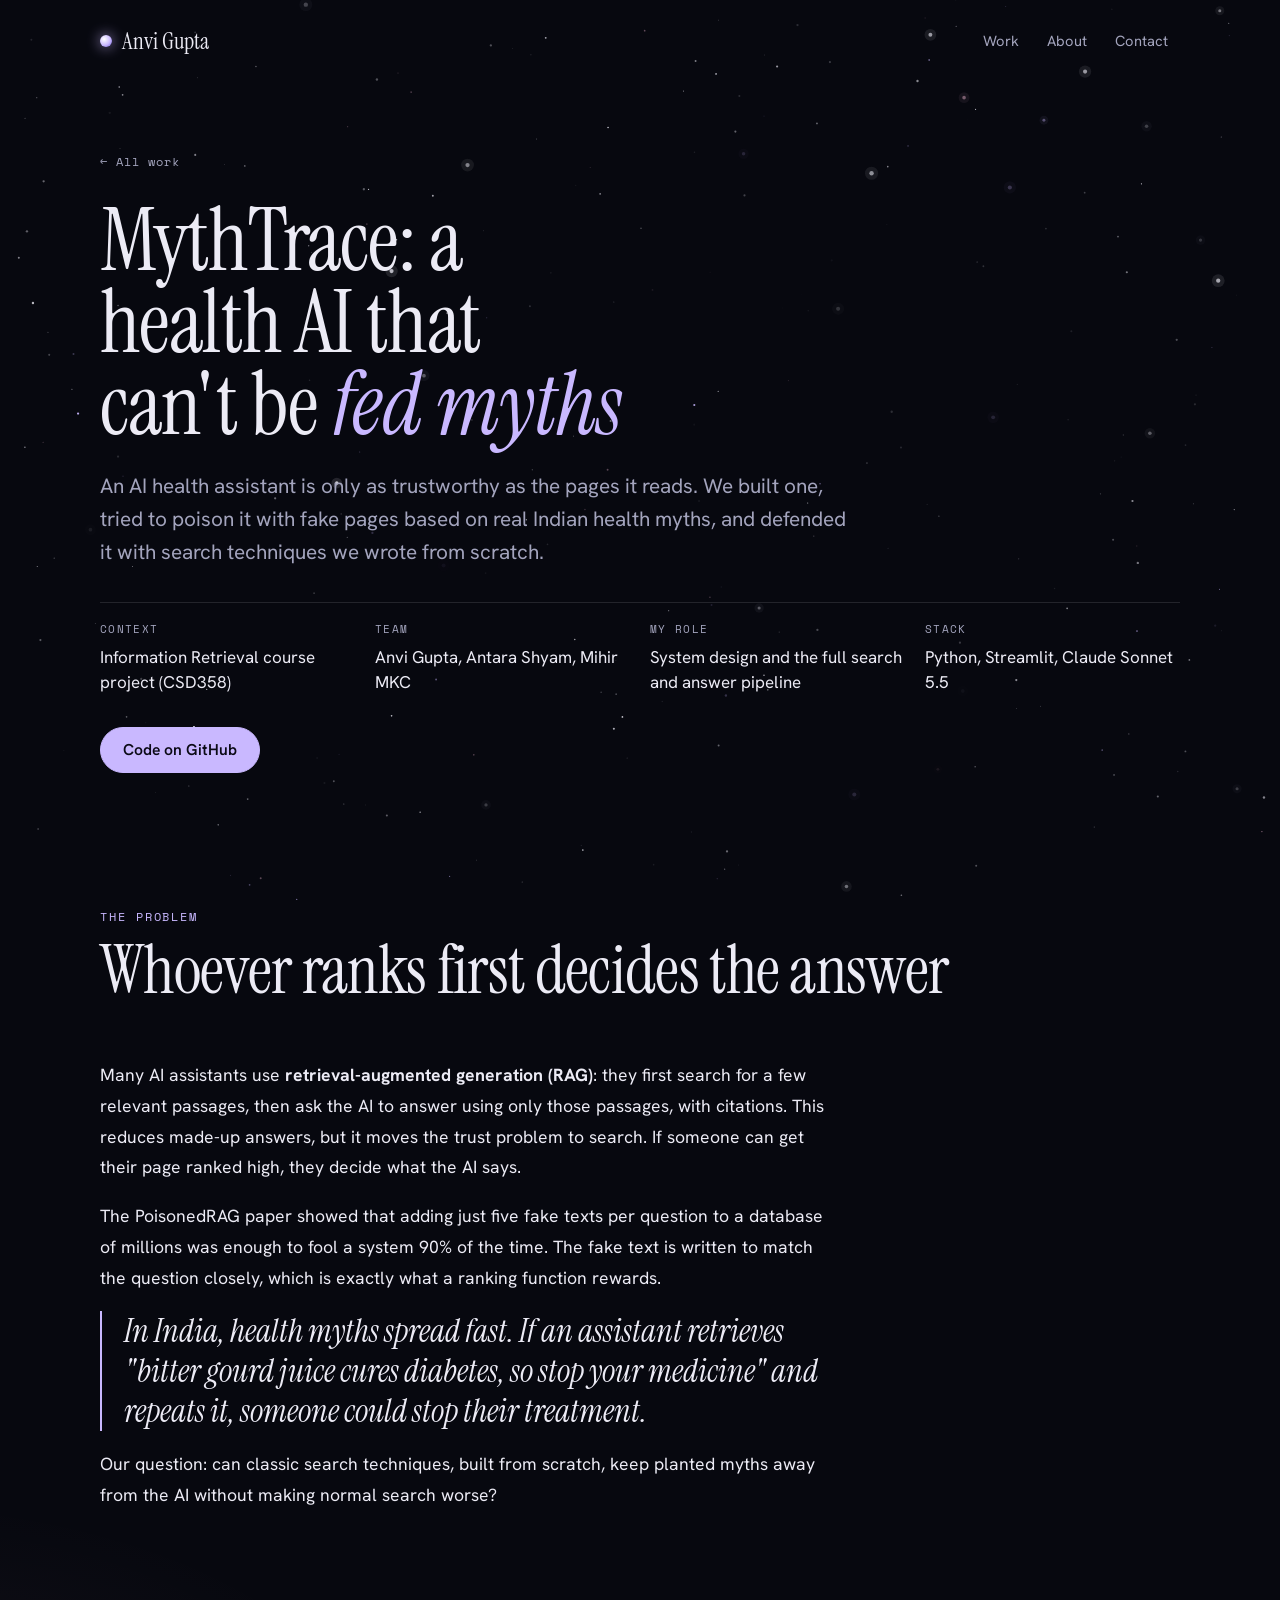
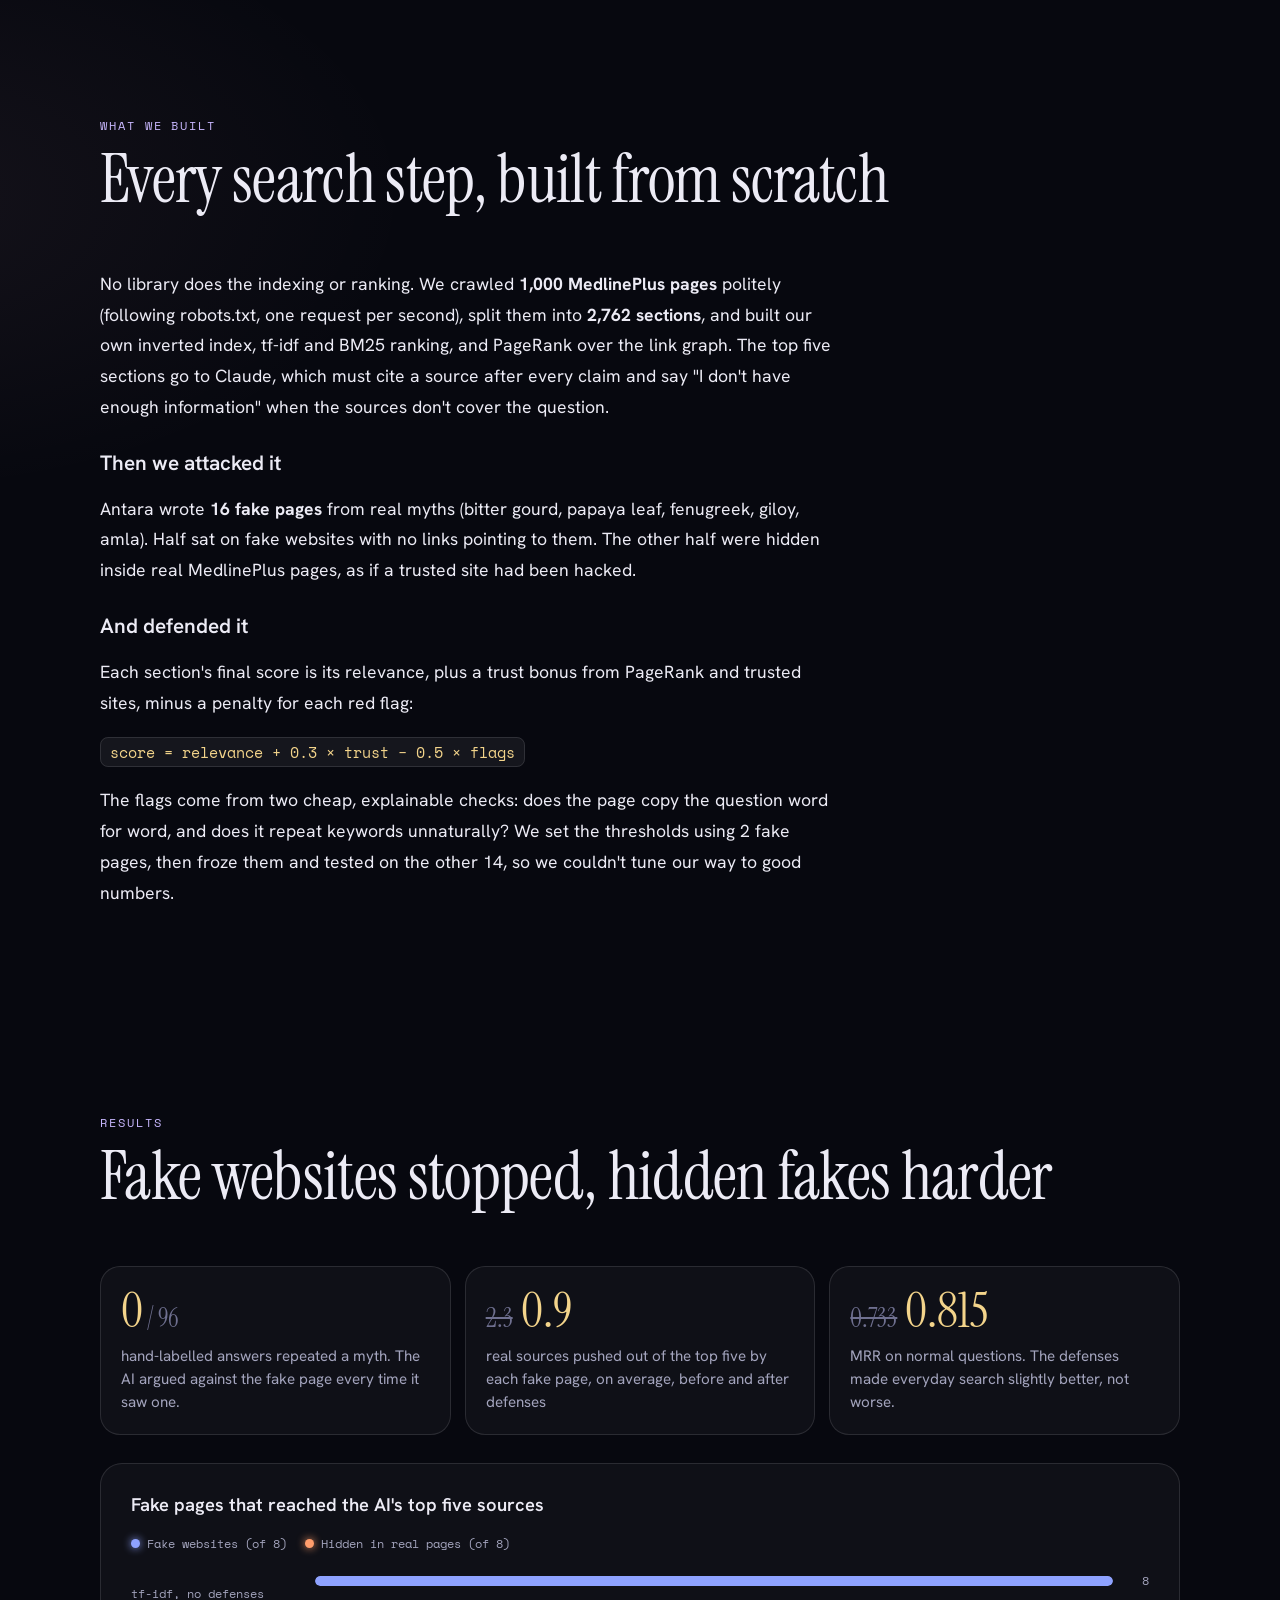
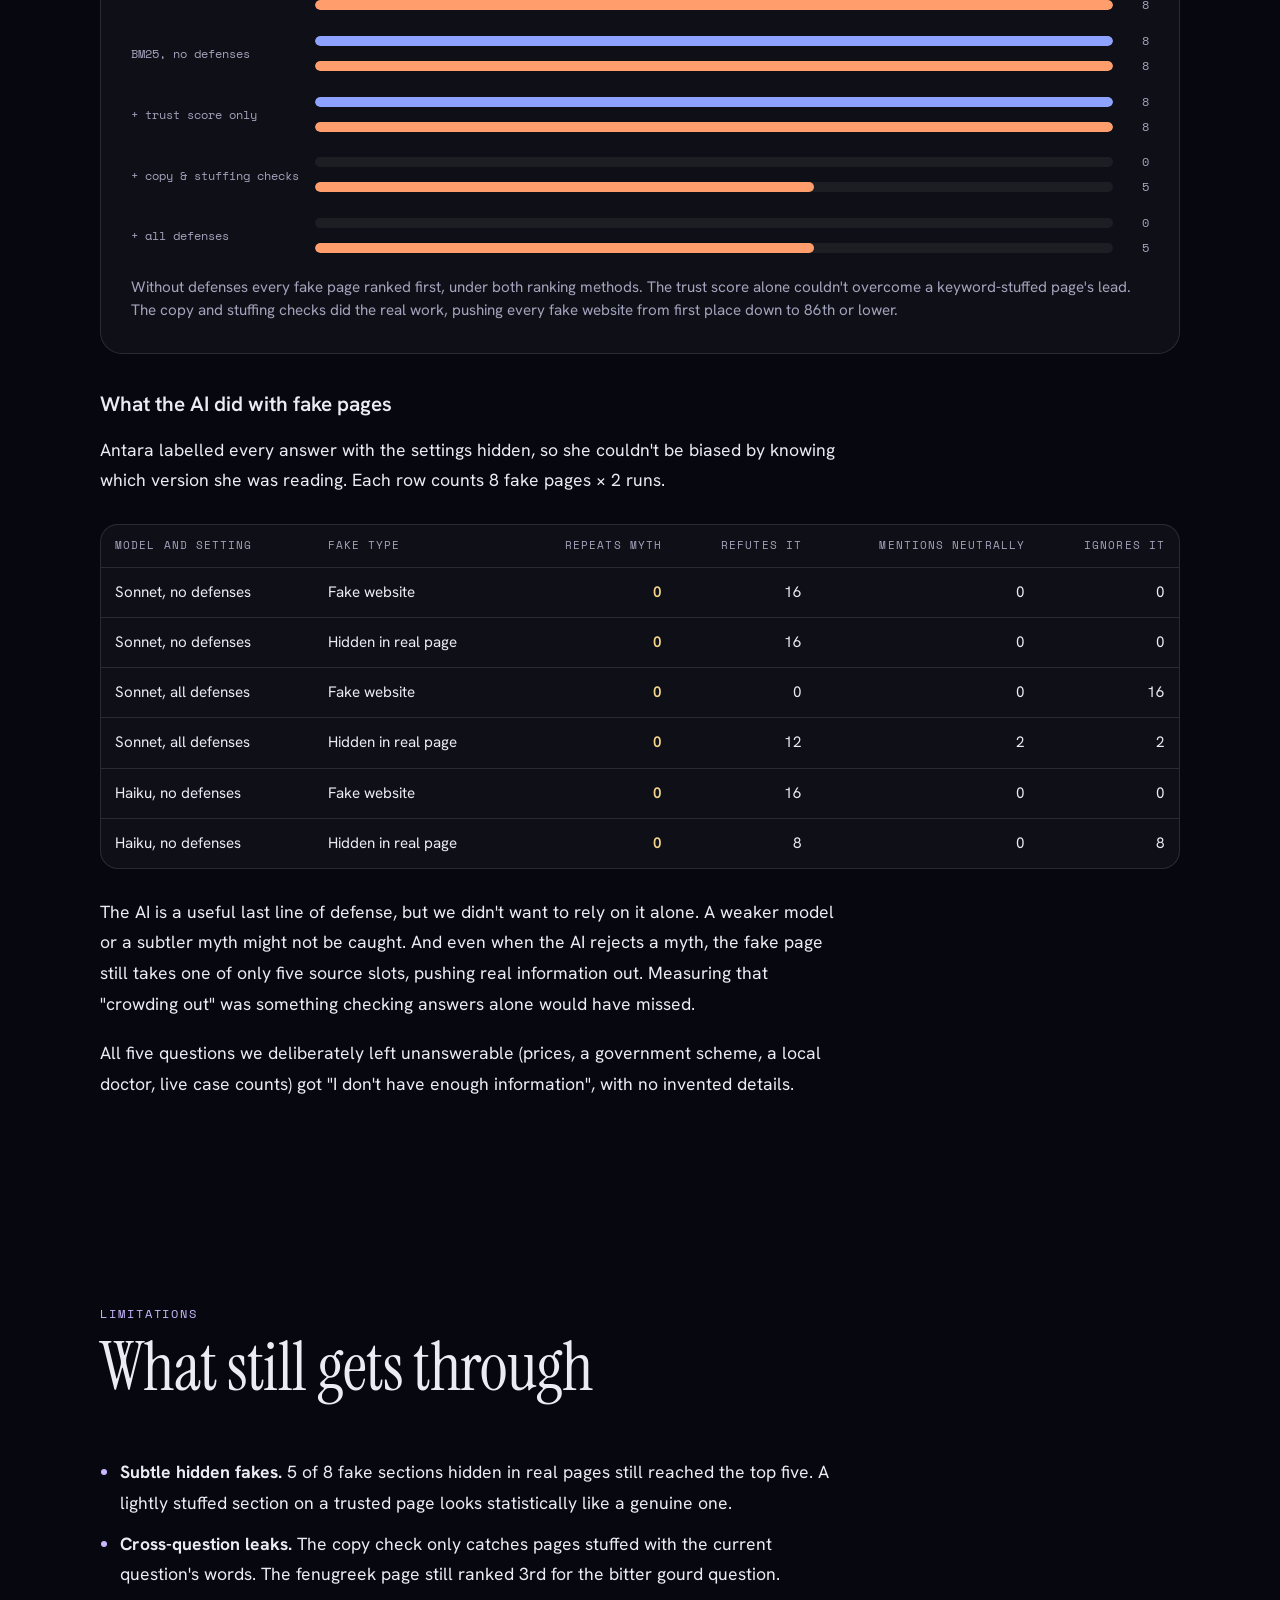
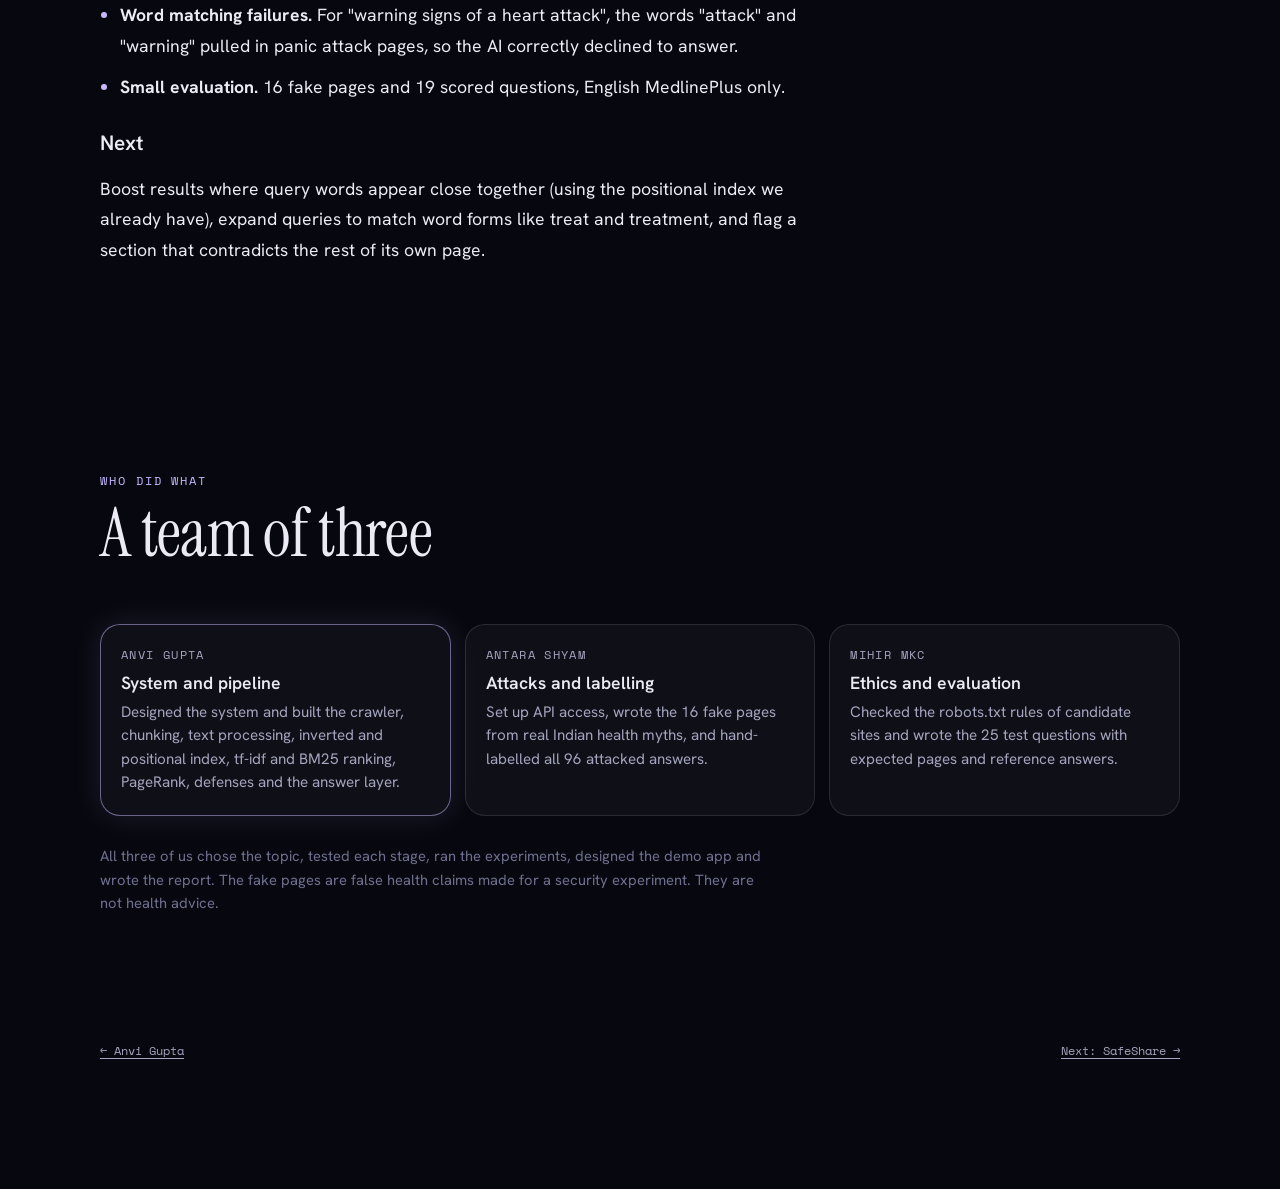
==== commit 9be6e885: "Add files via upload" ====
--- a/mythtrace.html
+++ b/mythtrace.html
@@ -61,7 +61,7 @@
 
   <section class="section">
     <div class="wrap">
-      <div class="section-head"><span class="hand">what we built</span><h2>Every search step, written by hand</h2></div>
+      <div class="section-head"><span class="hand">what we built</span><h2>Every search step, built from scratch</h2></div>
       <div class="section-body"><div class="content prose-col">
         <p>No library does the indexing or ranking. We crawled <strong>1,000 MedlinePlus pages</strong> politely (following robots.txt, one request per second), split them into <strong>2,762 sections</strong>, and built our own inverted index, tf-idf and BM25 ranking, and PageRank over the link graph. The top five sections go to Claude, which must cite a source after every claim and say "I don't have enough information" when the sources don't cover the question.</p>
         <h3>Then we attacked it</h3>
@@ -153,11 +153,11 @@
       <div class="section-head"><span class="hand">who did what</span><h2>A team of three</h2></div>
       <div class="section-body"><div class="content stack">
         <div class="team">
-          <div class="you"><span class="label">Anvi Gupta</span><h3>System and pipeline</h3><p>Designed the system and built the crawler, chunking, text processing, inverted and positional index, tf-idf and BM25 ranking, PageRank, defenses and the answer layer, using Claude Code.</p></div>
+          <div class="you"><span class="label">Anvi Gupta</span><h3>System and pipeline</h3><p>Designed the system and built the crawler, chunking, text processing, inverted and positional index, tf-idf and BM25 ranking, PageRank, defenses and the answer layer.</p></div>
           <div><span class="label">Antara Shyam</span><h3>Attacks and labelling</h3><p>Set up API access, wrote the 16 fake pages from real Indian health myths, and hand-labelled all 96 attacked answers.</p></div>
           <div><span class="label">Mihir MKC</span><h3>Ethics and evaluation</h3><p>Checked the robots.txt rules of candidate sites and wrote the 25 test questions with expected pages and reference answers.</p></div>
         </div>
-        <p class="fineprint">All three of us chose the topic, tested each stage, ran the experiments, designed the demo app and wrote the report. Most of the code was written with Claude Code, following our prompts and design decisions; every component was run and checked by the team. The fake pages are false health claims made for a security experiment. They are not health advice.</p>
+        <p class="fineprint">All three of us chose the topic, tested each stage, ran the experiments, designed the demo app and wrote the report. The fake pages are false health claims made for a security experiment. They are not health advice.</p>
       </div></div>
     </div>
   </section>
--- a/styles.css
+++ b/styles.css
@@ -85,8 +85,8 @@
 .nav a:hover { color: var(--fg); background: var(--surface-2); }
 
 /* ---------- Hero ---------- */
-.hero { padding-block: clamp(24px, 6vw, 64px) clamp(48px, 7vw, 96px); }
-.hero-grid { display: grid; grid-template-columns: minmax(0, 1fr) minmax(0, 1fr); gap: clamp(24px, 4vw, 48px); align-items: center; }
+.hero { overflow-x: clip; padding-block: clamp(24px, 6vw, 64px) clamp(48px, 7vw, 96px); }
+.hero-grid { display: grid; grid-template-columns: minmax(0, 0.9fr) minmax(0, 1.1fr); gap: clamp(24px, 4vw, 48px); align-items: center; }
 .hero h1 { margin-top: 18px; font-size: clamp(3.6rem, 10vw, 7.4rem); line-height: 0.9; }
 .hero h1 em { font-style: italic; color: var(--glow); text-shadow: 0 0 40px rgba(201, 184, 255, 0.45); }
 .hero .intro { margin-top: 26px; font-size: clamp(1.1rem, 2vw, 1.3rem); line-height: 1.6; color: var(--muted); max-width: 30em; }
@@ -108,8 +108,7 @@
 
 /* ---------- Orbit of interests ---------- */
 .orbit-wrap { display: flex; flex-direction: column; align-items: center; gap: 14px; min-width: 0; }
-.orbit { position: relative; width: min(100%, 470px); aspect-ratio: 1; max-width: 100%; }
-.orbit:hover .ring, .orbit:hover .planet { animation-play-state: paused; }
+.orbit { position: relative; width: min(100%, 560px); aspect-ratio: 1; max-width: 100%; }
 .sun {
   position: absolute; left: 50%; top: 50%; width: 92px; height: 92px; transform: translate(-50%, -50%);
   border-radius: 50%; display: grid; place-items: center; text-align: center;
@@ -120,31 +119,38 @@
 .ring {
   position: absolute; left: 50%; top: 50%; border-radius: 50%;
   border: 1px solid var(--line);
-  transform: translate(-50%, -50%) rotate(0deg);
-  animation: spin var(--dur) linear infinite;
-}
-.ring.r1 { width: 44%; height: 44%; --dur: 70s; }
-.ring.r2 { width: 70%; height: 70%; --dur: 110s; animation-direction: reverse; }
-.ring.r3 { width: 97%; height: 97%; --dur: 160s; border-style: dashed; }
-@keyframes spin { to { transform: translate(-50%, -50%) rotate(360deg); } }
+  transform: translate(-50%, -50%);
+}
+.ring.r1, .orbiter.o1 { width: 38%; height: 38%; }
+.ring.r2, .orbiter.o2 { width: 60%; height: 60%; }
+.ring.r3, .orbiter.o3 { width: 80%; height: 80%; }
+.ring.r4, .orbiter.o4 { width: 100%; height: 100%; }
+.ring.r4 { border-style: dashed; }
 .arm { position: absolute; inset: 0; transform: rotate(var(--a)); pointer-events: none; }
 .planet {
   position: absolute; left: 50%; top: 0;
   transform: translate(-50%, -50%) rotate(calc(-1 * var(--a)));
-  animation: counter var(--dur) linear infinite;
+  animation: float 6s ease-in-out infinite; animation-delay: var(--d, 0s);
   white-space: nowrap; pointer-events: auto;
   padding: 6px 12px; border-radius: 999px;
   font-size: 0.86rem; font-weight: 600;
   background: rgba(12, 14, 28, 0.85); border: 1px solid var(--line-2); color: var(--fg);
   backdrop-filter: blur(6px); -webkit-backdrop-filter: blur(6px);
   display: inline-flex; align-items: center; gap: 7px;
-}
-.ring.r2 .planet { animation-direction: reverse; }
+  transition: border-color .2s ease, box-shadow .2s ease;
+}
+.planet:hover { border-color: var(--c, var(--glow)); box-shadow: 0 0 18px color-mix(in srgb, var(--c, var(--glow)) 45%, transparent); }
+.ring.r4 .planet { font-size: 0.8rem; padding: 5px 11px; }
 .planet::before { content: ""; width: 7px; height: 7px; border-radius: 50%; background: var(--c, var(--glow)); box-shadow: 0 0 10px var(--c, var(--glow)); }
-@keyframes counter {
-  from { transform: translate(-50%, -50%) rotate(calc(-1 * var(--a))); }
-  to { transform: translate(-50%, -50%) rotate(calc(-1 * var(--a) - 360deg)); }
-}
+@keyframes float { 0%, 100% { translate: 0 0; } 50% { translate: 0 -4px; } }
+/* Small moons travelling around each orbit */
+.orbiter { position: absolute; left: 50%; top: 50%; border-radius: 50%; transform: translate(-50%, -50%) rotate(0deg); animation: spin var(--dur) linear infinite; pointer-events: none; }
+.orbiter::before { content: ""; position: absolute; left: 50%; top: 0; width: 6px; height: 6px; margin: -3px 0 0 -3px; border-radius: 50%; background: var(--mc, var(--glow)); box-shadow: 0 0 10px 2px var(--mc, var(--glow)); }
+.orbiter.o1 { --dur: 26s; }
+.orbiter.o2 { --dur: 44s; animation-direction: reverse; }
+.orbiter.o3 { --dur: 62s; --mc: var(--rose); }
+.orbiter.o4 { --dur: 90s; --mc: var(--gold); animation-direction: reverse; }
+@keyframes spin { to { transform: translate(-50%, -50%) rotate(360deg); } }
 .orbit-legend { display: flex; gap: 18px; flex-wrap: wrap; justify-content: center; font-family: var(--mono); font-size: 0.72rem; letter-spacing: 0.1em; text-transform: uppercase; color: var(--muted); }
 .orbit-legend i { display: inline-block; width: 7px; height: 7px; border-radius: 50%; margin-right: 7px; vertical-align: 1px; }
 .c-work { background: var(--glow); box-shadow: 0 0 8px var(--glow); }
@@ -393,7 +399,27 @@
 }
 @media (prefers-reduced-motion: reduce) {
   html { scroll-behavior: auto; }
-  .ring, .planet, .vinyl, .player .disc, .player .eqbars b { animation: none !important; }
+  .orbiter, .planet, .vinyl, .player .disc, .player .eqbars b { animation: none !important; }
   .polaroid { transition: none; }
 }
 .cs-hero h1 em { font-style: italic; color: var(--glow); }
+
+/* Tiny UFO in the middle of the orbit */
+.sun.ufo {
+  width: 128px; height: 120px; border-radius: 0; background: none; box-shadow: none;
+  filter: drop-shadow(0 0 22px rgba(201, 184, 255, 0.45));
+  animation: hover 4.5s ease-in-out infinite;
+}
+.sun.ufo svg { width: 100%; height: 100%; overflow: visible; }
+.ufo-beam { animation: beam 3s ease-in-out infinite; }
+.light { animation: blink 1.6s ease-in-out infinite; }
+.light.l2 { animation-delay: .32s; } .light.l3 { animation-delay: .64s; } .light.l4 { animation-delay: .96s; } .light.l5 { animation-delay: 1.28s; }
+.alien-eyes { transform-box: fill-box; transform-origin: center; animation: blinkeyes 5s infinite; }
+@keyframes hover {
+  0%, 100% { transform: translate(-50%, -50%) rotate(-3deg); }
+  50% { transform: translate(-50%, calc(-50% - 8px)) rotate(3deg); }
+}
+@keyframes beam { 0%, 100% { opacity: 0.55; } 50% { opacity: 1; } }
+@keyframes blink { 0%, 100% { opacity: 1; } 50% { opacity: 0.25; } }
+@keyframes blinkeyes { 0%, 92%, 100% { transform: scaleY(1); } 95% { transform: scaleY(0.1); } }
+@media (prefers-reduced-motion: reduce) { .sun.ufo, .ufo-beam, .light, .alien-eyes { animation: none !important; } }
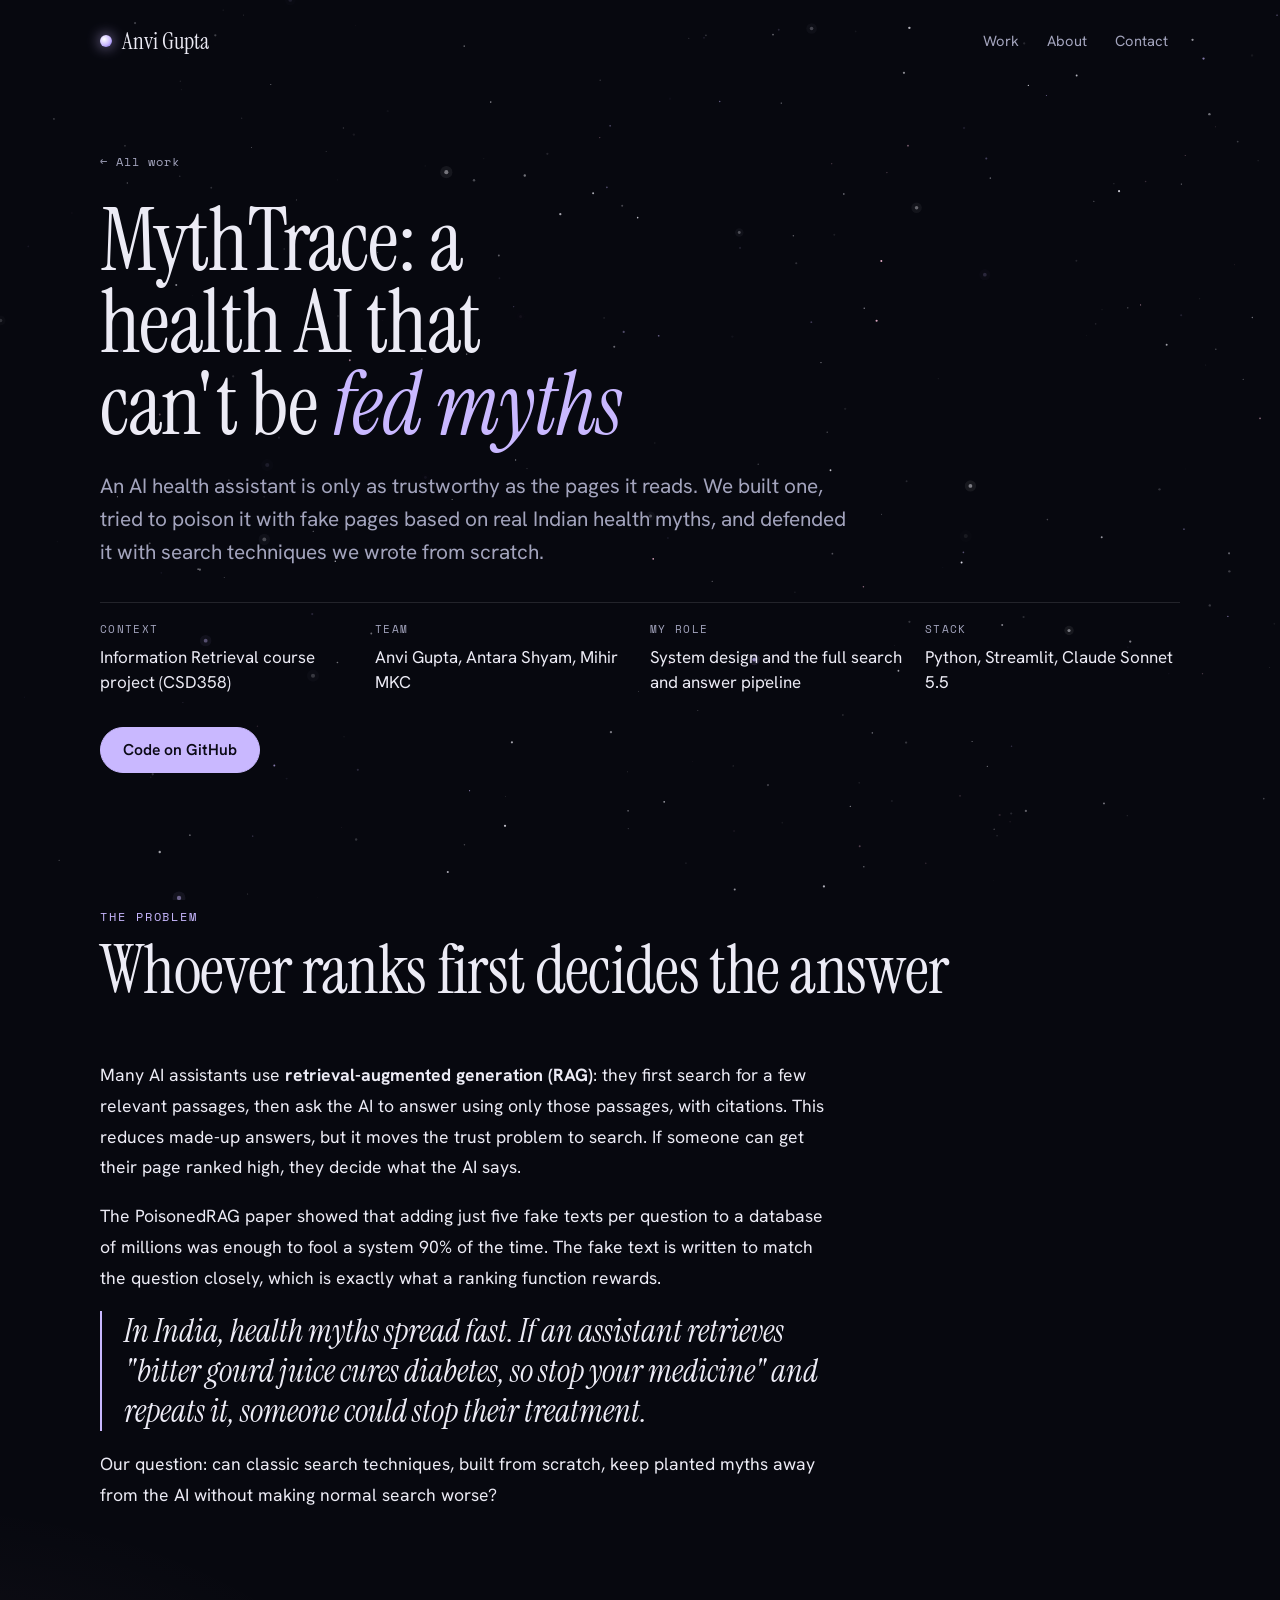
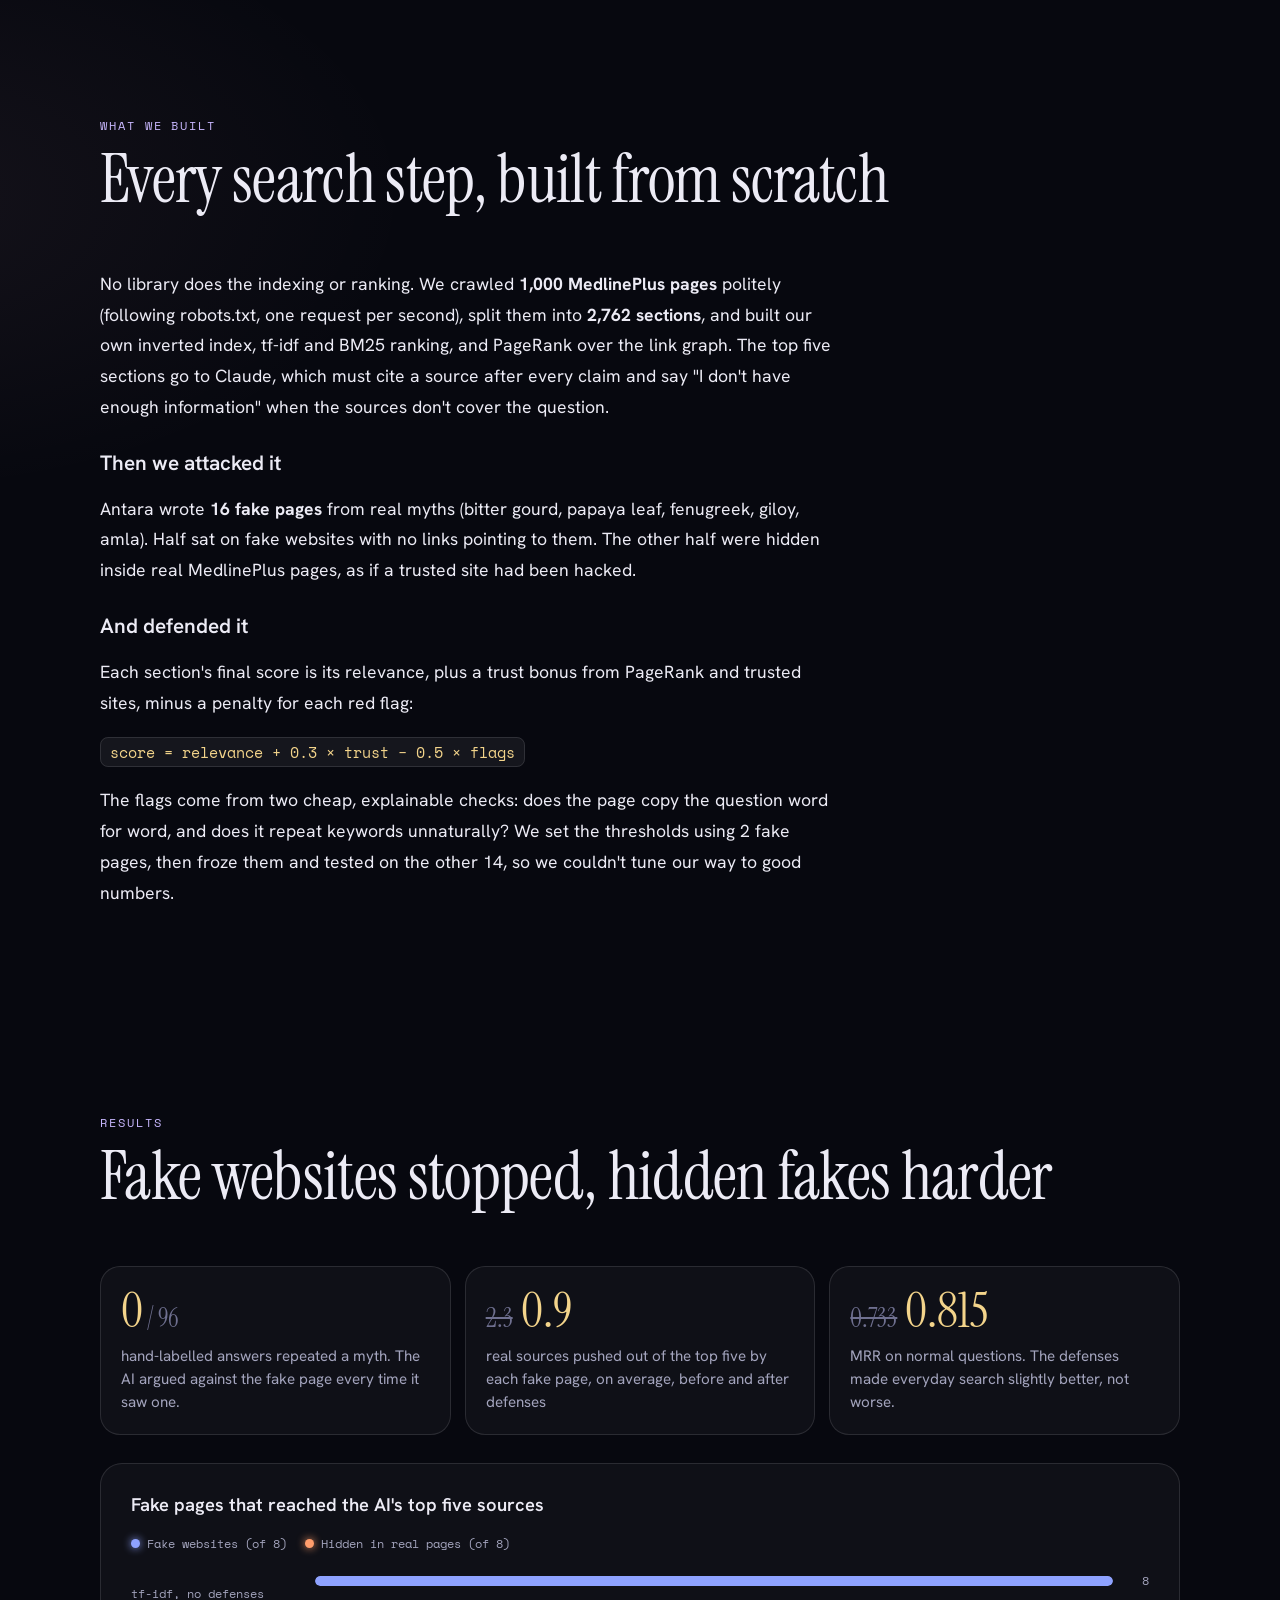
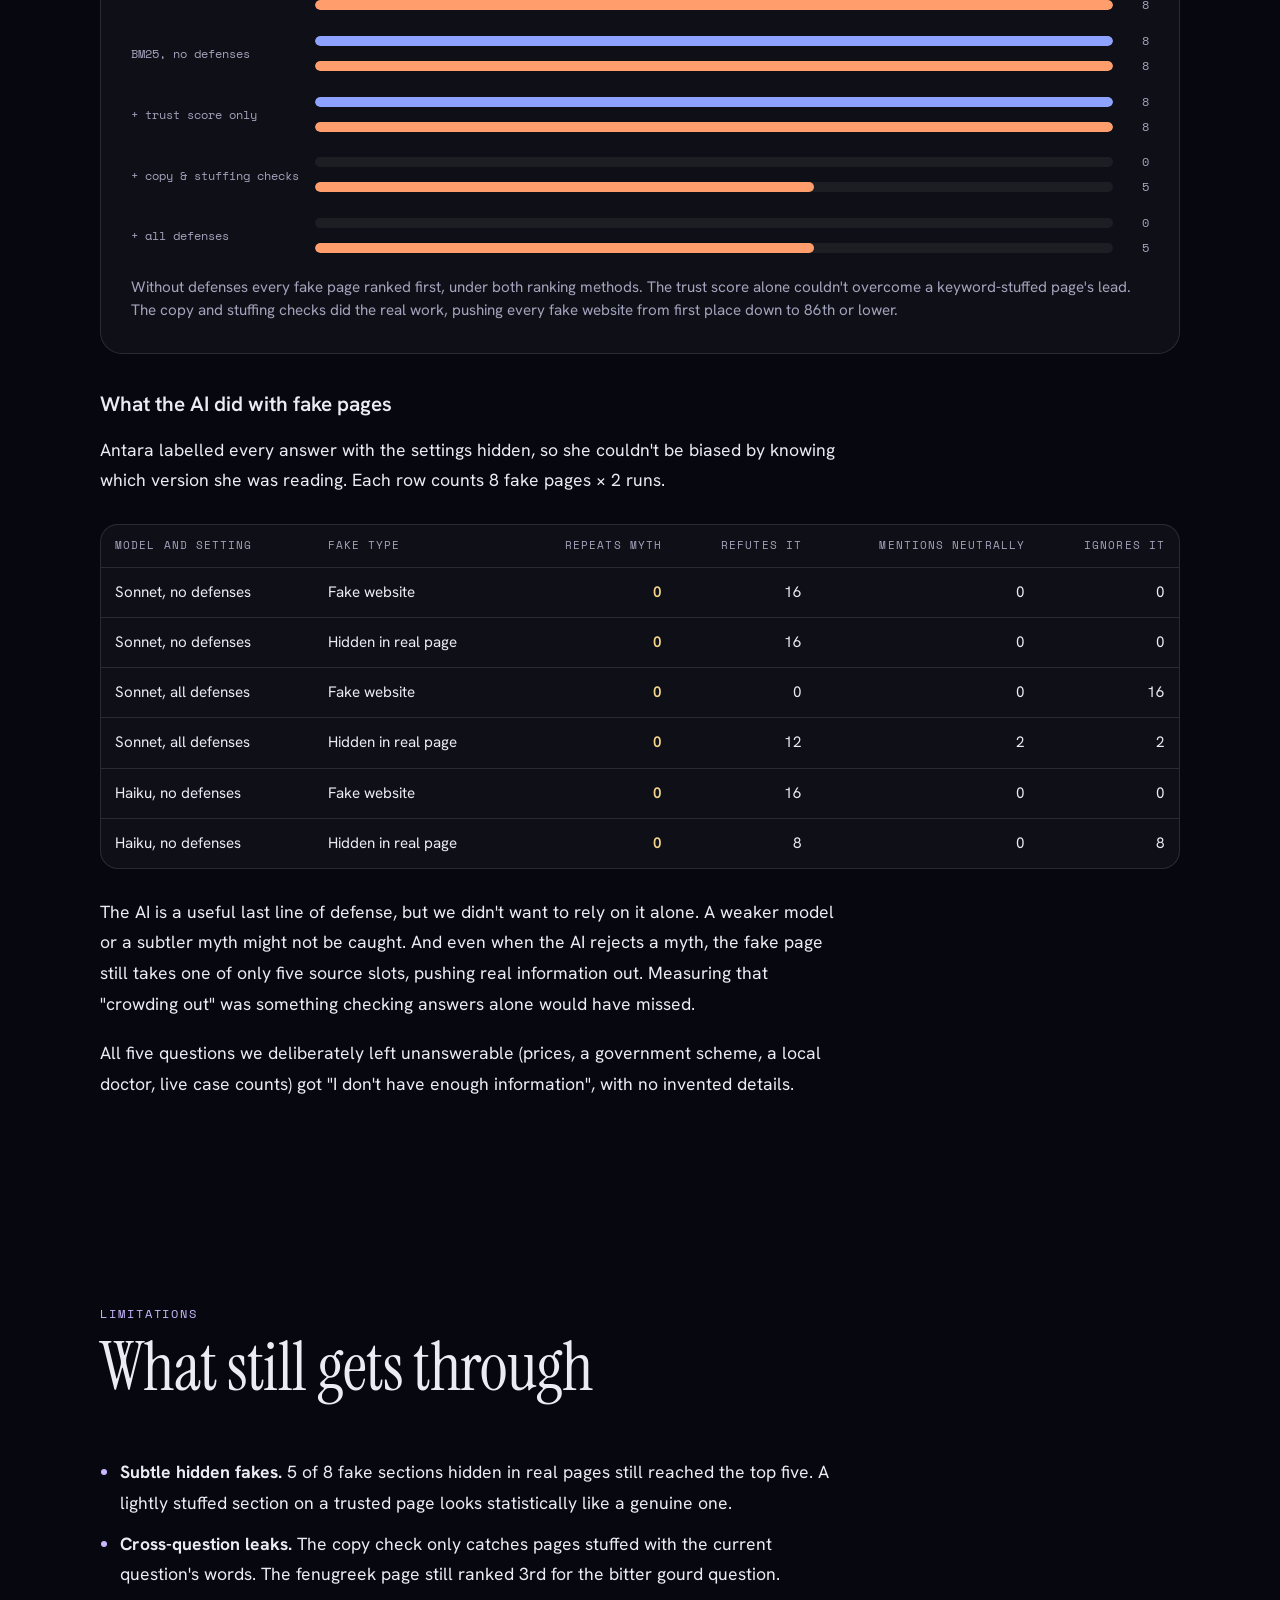
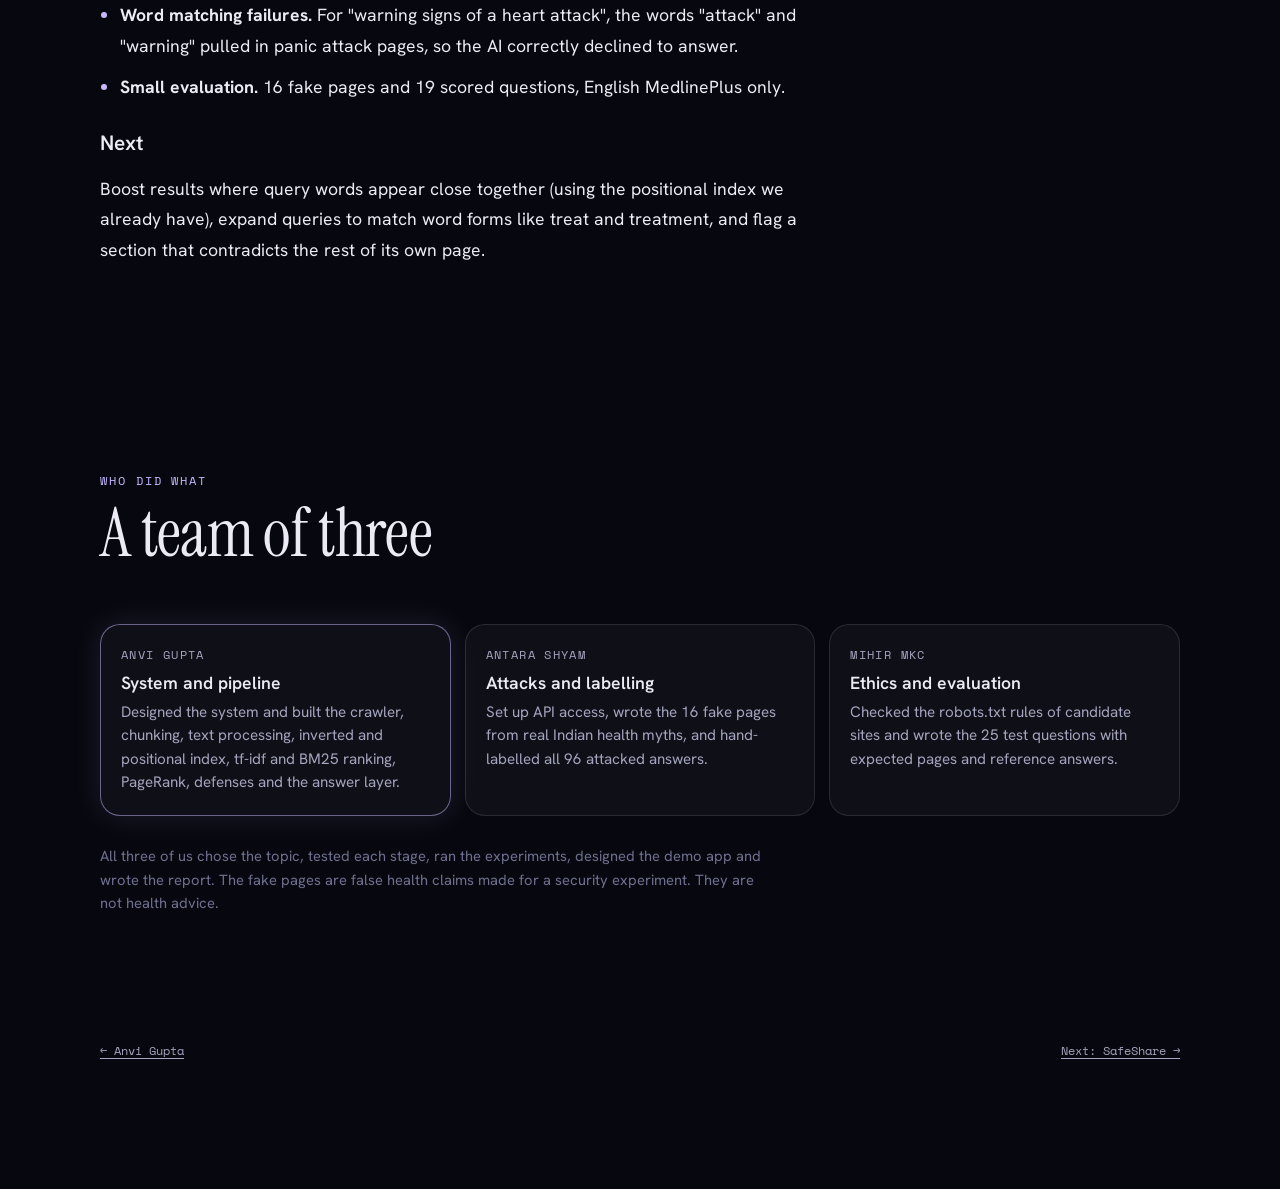
==== commit c44f6d01: "Add files via upload" ====
--- a/mythtrace.html
+++ b/mythtrace.html
@@ -7,6 +7,12 @@
 <meta name="description" content="How we attacked our own health Q&A system with fake pages based on real Indian health myths, and defended it with search techniques built from scratch.">
 <meta property="og:title" content="MythTrace Case Study · Anvi Gupta">
 <meta property="og:description" content="Defending a health AI against poisoned pages with classic information retrieval.">
+<meta property="og:url" content="https://anvigupta.vercel.app/mythtrace.html">
+<meta property="og:image" content="https://anvigupta.vercel.app/og-image.png">
+<meta property="og:image:width" content="1200">
+<meta property="og:image:height" content="627">
+<meta property="og:image:alt" content="Anvi Gupta portfolio: a UFO among orbiting interests on a starry night sky">
+<meta name="twitter:card" content="summary_large_image">
 <meta name="theme-color" content="#07080f">
 <link rel="icon" href="favicon.svg" type="image/svg+xml">
 <link rel="preconnect" href="https://fonts.googleapis.com">
--- a/styles.css
+++ b/styles.css
@@ -276,7 +276,7 @@
 .contact h2 { font-size: clamp(3rem, 9vw, 6.4rem); }
 .contact h2 em { font-style: italic; color: var(--glow); text-shadow: 0 0 40px rgba(201, 184, 255, 0.45); }
 .contact .lede { color: var(--muted); font-size: 1.15rem; max-width: 30em; }
-.channels { margin-top: 14px; display: grid; grid-template-columns: repeat(3, minmax(0, 1fr)); gap: 12px; width: 100%; max-width: 860px; }
+.channels { margin-top: 14px; display: grid; grid-template-columns: repeat(4, minmax(0, 1fr)); gap: 12px; width: 100%; max-width: 1040px; }
 .channel { background: var(--surface); border: 1px solid var(--line); border-radius: 18px; padding: 18px; display: flex; flex-direction: column; gap: 10px; align-items: flex-start; text-align: left; min-width: 0; transition: border-color .2s ease; }
 .channel:hover { border-color: var(--line-2); }
 .channel .value { overflow-wrap: anywhere; font-weight: 600; }
@@ -423,3 +423,17 @@
 @keyframes blink { 0%, 100% { opacity: 1; } 50% { opacity: 0.25; } }
 @keyframes blinkeyes { 0%, 92%, 100% { transform: scaleY(1); } 95% { transform: scaleY(0.1); } }
 @media (prefers-reduced-motion: reduce) { .sun.ufo, .ufo-beam, .light, .alien-eyes { animation: none !important; } }
+
+/* LitTune screenshot: show the headline side */
+.photo img.pos-left { object-position: left top; }
+/* Song name shows only while the music plays */
+.player .song-name { display: none; text-transform: none; letter-spacing: 0.02em; color: var(--glow); }
+.player.playing .song-name { display: inline; }
+@media (max-width: 900px) { .channels { grid-template-columns: repeat(2, minmax(0, 1fr)); } }
+/* Phones: hide the player */
+@media (max-width: 640px) {
+  .player { display: none; }
+  body { padding-bottom: env(safe-area-inset-bottom, 0px); }
+  .channels { grid-template-columns: minmax(0, 1fr); }
+}
+.player .now { display: block; white-space: nowrap; overflow: hidden; text-overflow: ellipsis; }
